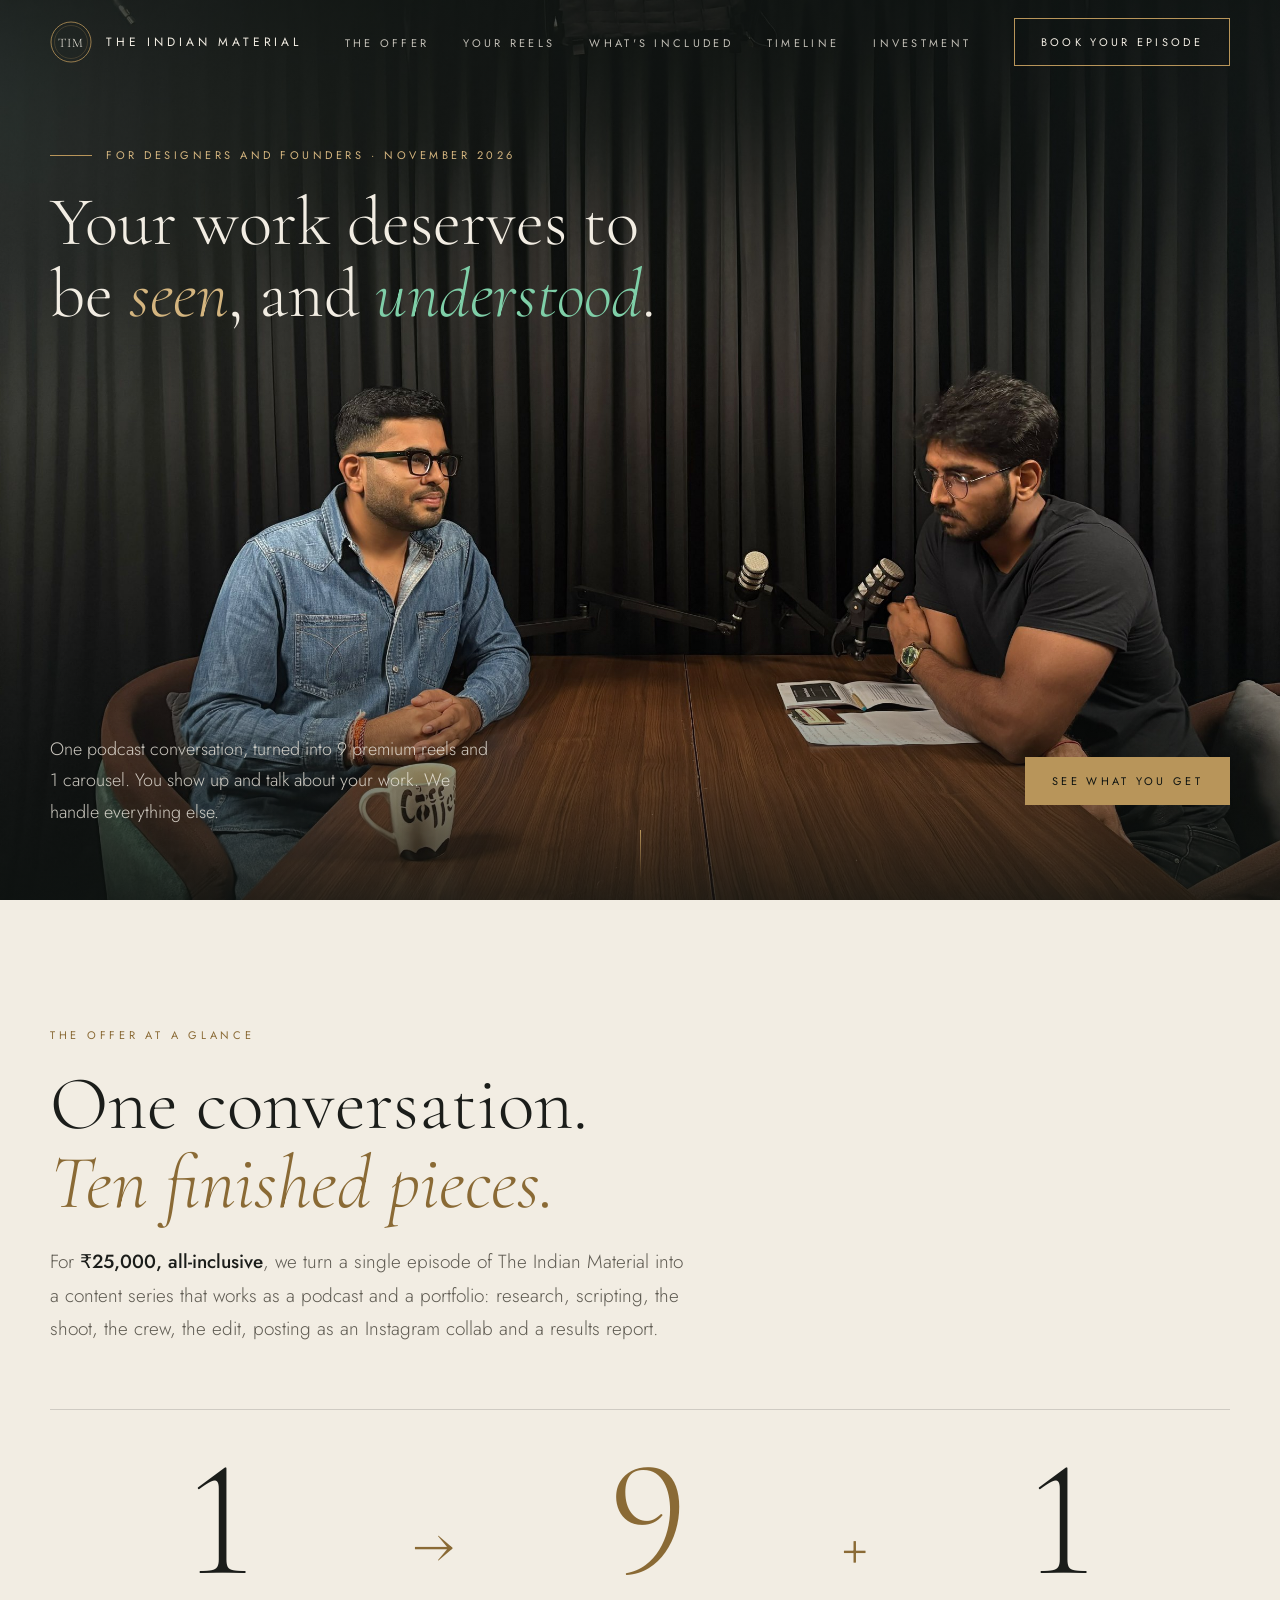
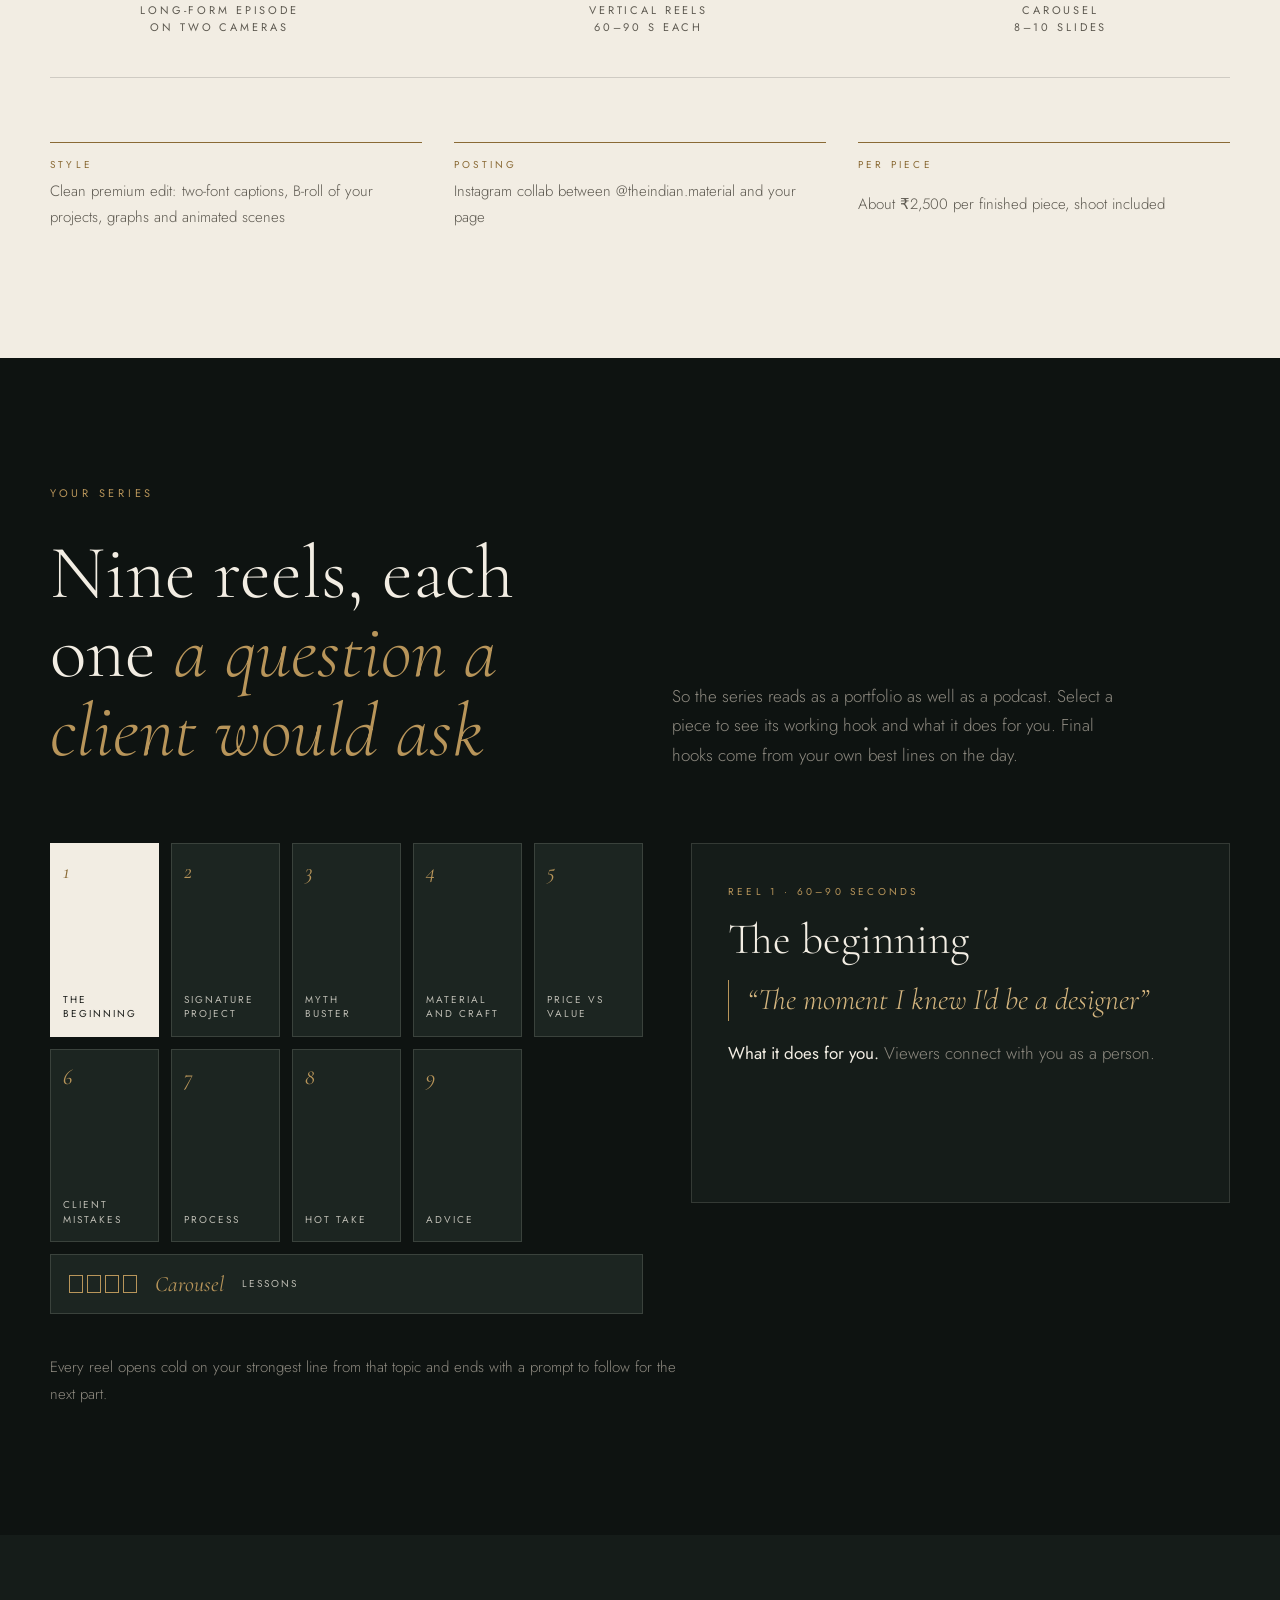
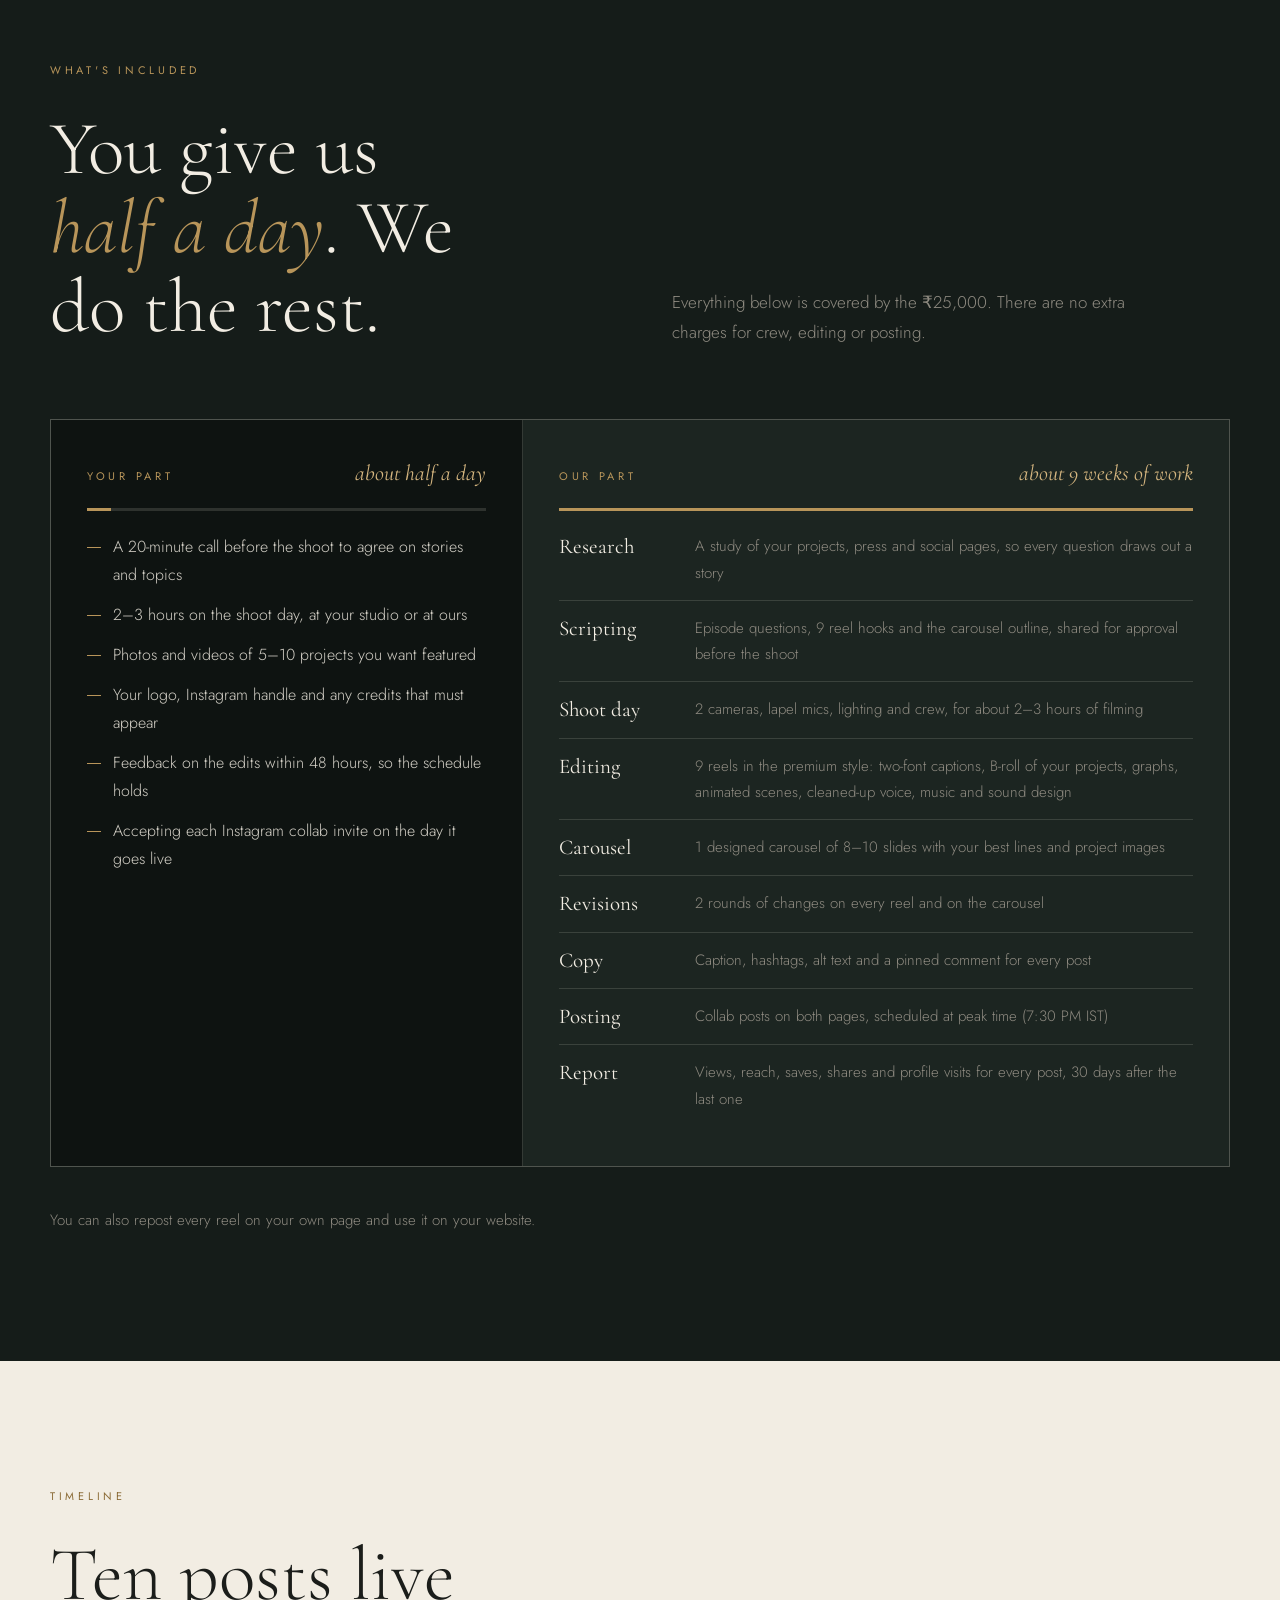
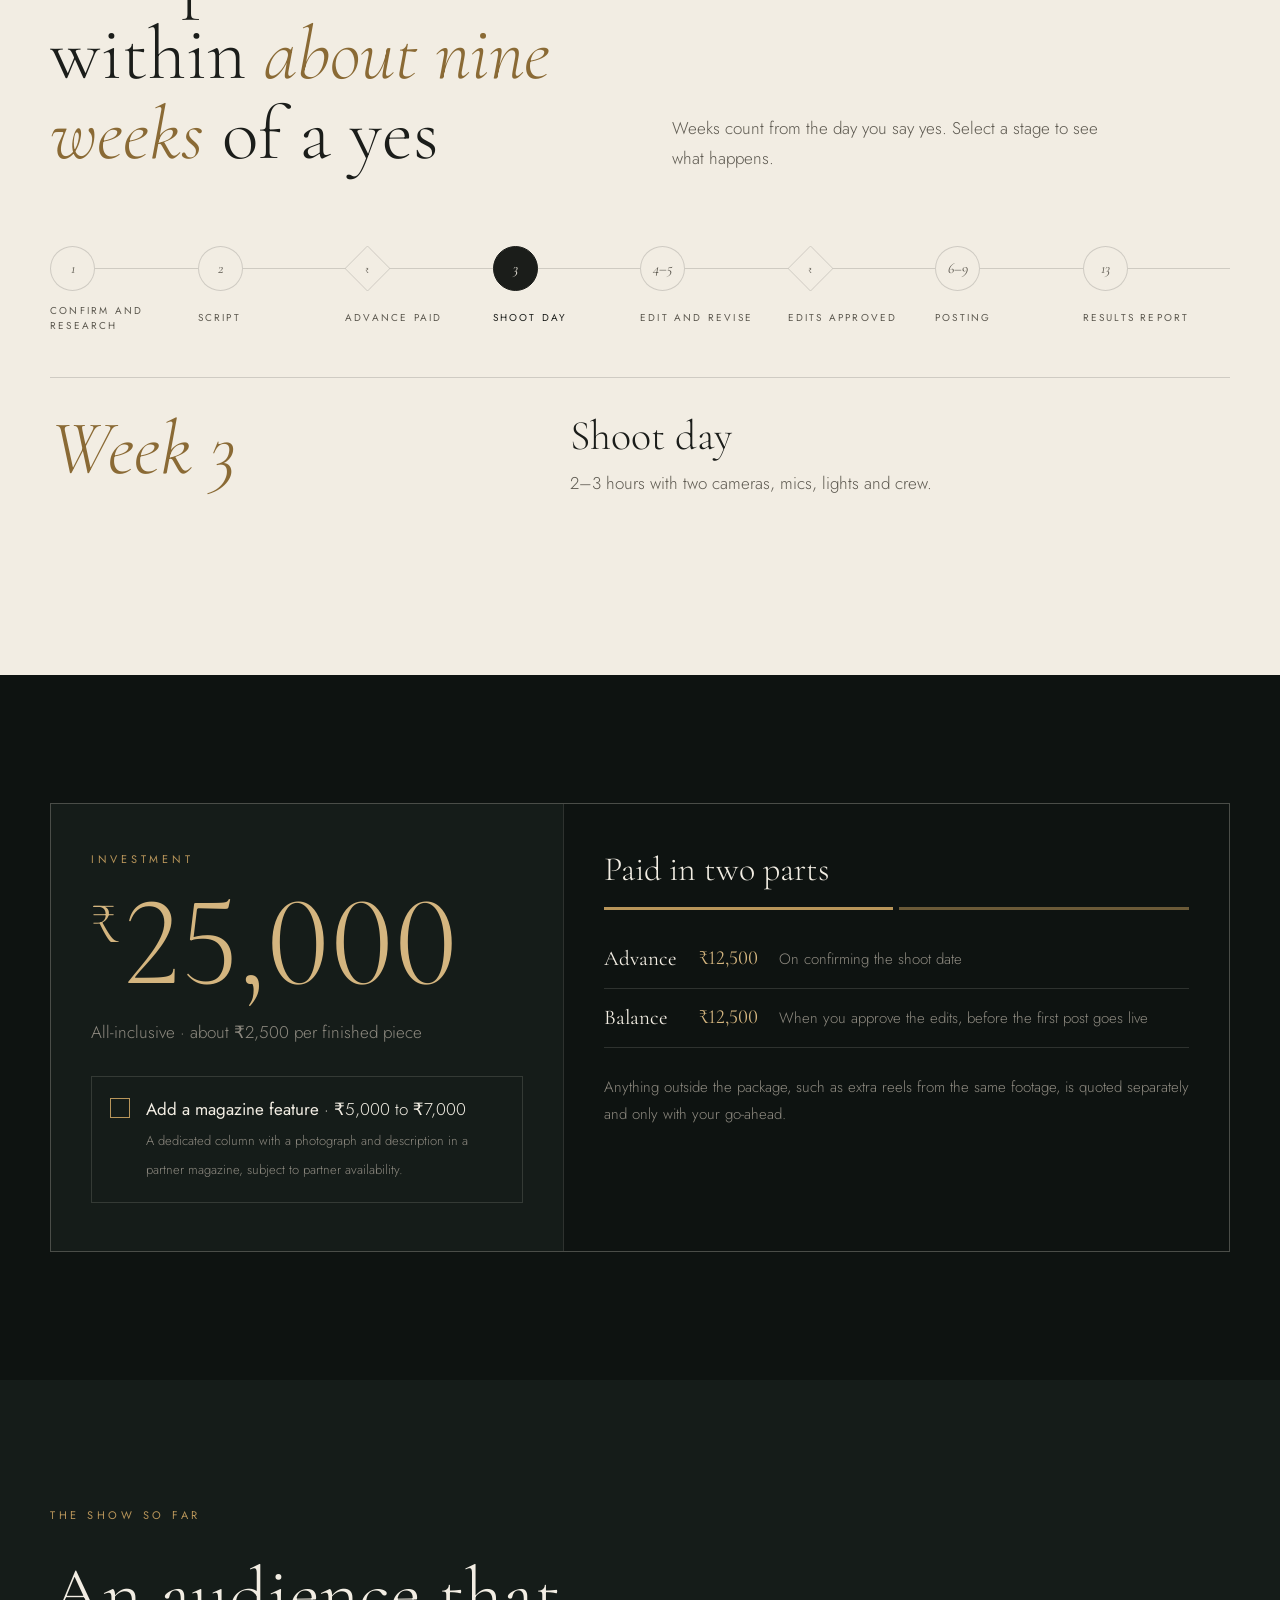
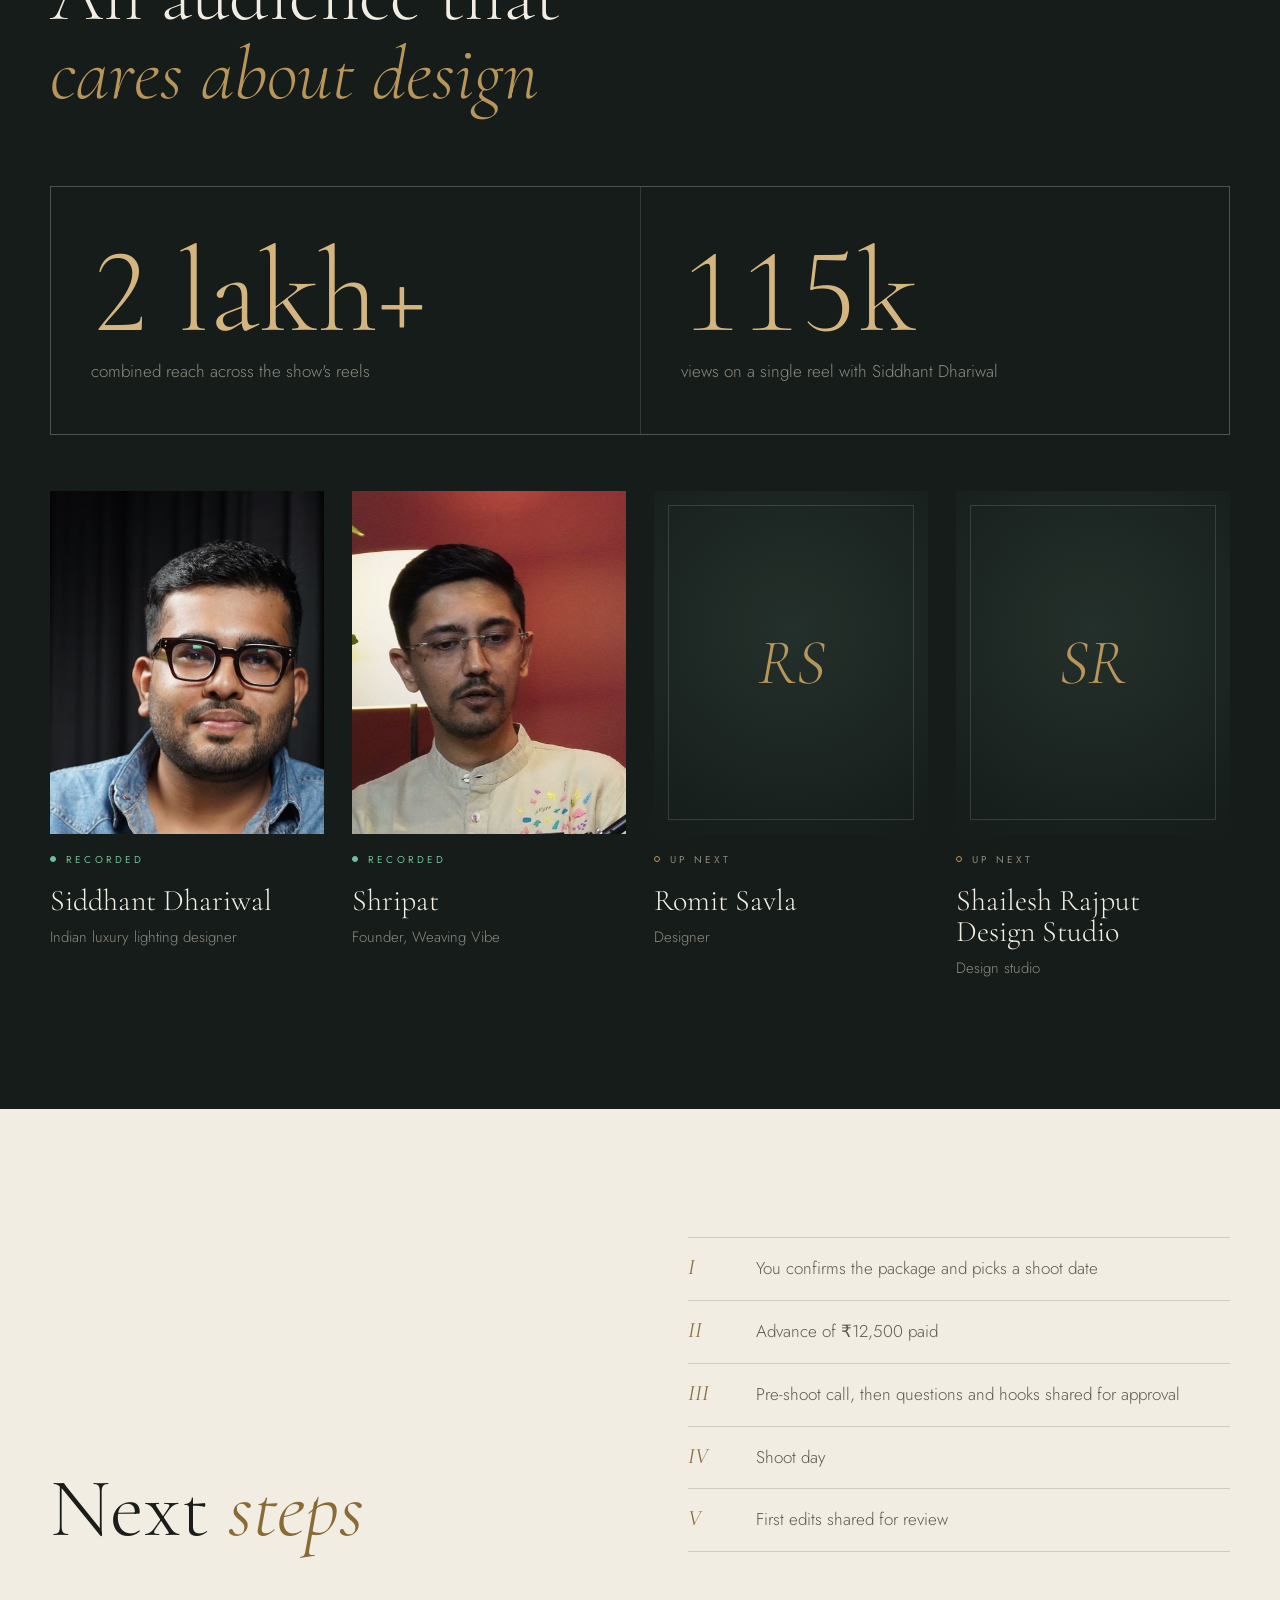
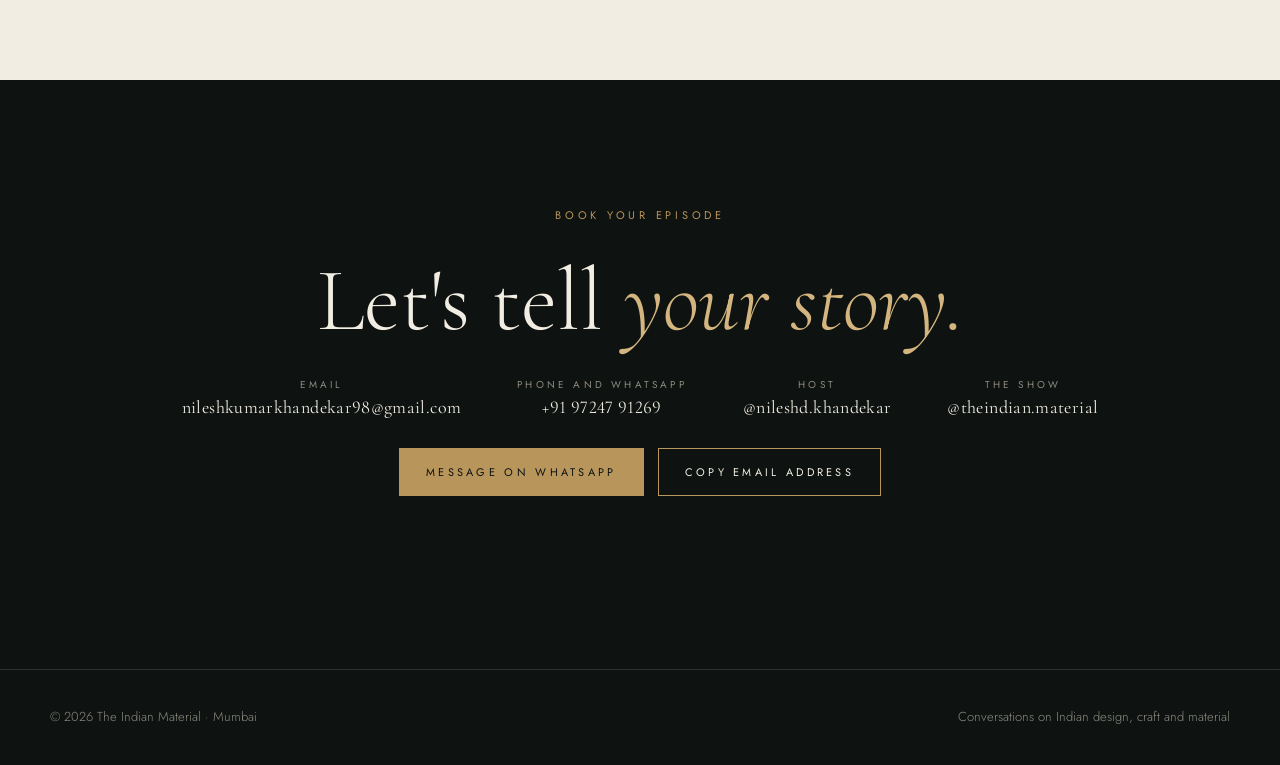
==== guests.html @ 9ca534ee "The Indian Material: partner and guest proposal site" ====
<!doctype html>
<html lang="en">
<head>
<meta charset="utf-8">
<meta name="viewport" content="width=device-width, initial-scale=1, viewport-fit=cover">
<title>The Indian Material · Be Our Guest</title>
<meta name="description" content="One podcast episode, turned into 9 premium reels and 1 carousel. ₹25,000 all-inclusive, for designers and founders.">
<meta property="og:title" content="The Indian Material · Be our guest">
<meta property="og:description" content="One conversation, ten finished pieces. ₹25,000 all-inclusive.">
<meta property="og:image" content="assets/hero.jpg">
<link rel="preconnect" href="https://fonts.googleapis.com">
<link rel="stylesheet" href="https://fonts.googleapis.com/css2?family=Cormorant+Garamond:ital,wght@0,300;0,400;0,500;1,300;1,400&family=Jost:wght@300;400;500&display=swap">
<link rel="stylesheet" href="assets/style.css">
<link rel="stylesheet" href="assets/guests.css">
</head>
<body>

<nav class="nav gutter" id="nav" aria-label="Main">
  <div class="inner row">
    <a class="brand" href="#top" aria-label="The Indian Material, back to top">
      <svg viewBox="0 0 42 42" aria-hidden="true"><circle cx="21" cy="21" r="20" fill="none" stroke="#b8955a" stroke-width=".8"/><circle cx="21" cy="21" r="16.5" fill="none" stroke="#b8955a" stroke-opacity=".45" stroke-width=".5"/><text x="21" y="25.5" text-anchor="middle" font-family="TIM Serif, Cormorant Garamond, Georgia, serif" font-size="13" fill="#f2ede3" letter-spacing="1">TIM</text></svg>
      <span>The Indian Material</span>
    </a>
    <ul>
      <li><a href="#offer">The offer</a></li>
      <li><a href="#reels">Your reels</a></li>
      <li><a href="#included">What's included</a></li>
      <li><a href="#timeline">Timeline</a></li>
      <li><a href="#investment">Investment</a></li>
    </ul>
    <a class="btn" href="#contact">Book your episode</a>
  </div>
</nav>

<header class="hero gutter" id="top">
  <img class="poster" src="assets/hero.jpg" alt="Host Nileshd Khandekar in conversation with designer Siddhant Dhariwal in the studio">
  <div class="inner">
    <span class="prepared" id="prepared">For designers and founders · November 2026</span>
    <h1>Your work deserves to be <em>seen</em>, and <em class="planet">understood</em>.</h1>
  </div>
  <div class="inner foot">
    <div class="sub">
      <p id="hero-sub">One podcast conversation, turned into 9 premium reels and 1 carousel. You show up and talk about your work. We handle everything else.</p>
      <a class="btn fill" href="#offer">See what you get</a>
    </div>
  </div>
  <span class="scrollcue" aria-hidden="true"></span>
</header>

<section class="band ivory gutter" id="offer">
  <div class="inner offer">
    <div class="offer-copy">
      <span class="label">The offer at a glance</span>
      <h2>One conversation. <em>Ten finished pieces.</em></h2>
      <p>For <b>₹25,000, all-inclusive</b>, we turn a single episode of The Indian Material into a content series that works as a podcast and a portfolio: research, scripting, the shoot, the crew, the edit, posting as an Instagram collab and a results report.</p>
    </div>
    <div class="equation" aria-label="1 episode becomes 9 reels and 1 carousel">
      <div class="eq-cell"><span class="n">1</span><span class="k">long-form episode<br>on two cameras</span></div>
      <span class="eq-op" aria-hidden="true">→</span>
      <div class="eq-cell"><span class="n">9</span><span class="k">vertical reels<br>60–90 s each</span></div>
      <span class="eq-op" aria-hidden="true">+</span>
      <div class="eq-cell"><span class="n">1</span><span class="k">carousel<br>8–10 slides</span></div>
    </div>
    <dl class="facts-row">
      <div><dt>Style</dt><dd>Clean premium edit: two-font captions, B-roll of your projects, graphs and animated scenes</dd></div>
      <div><dt>Posting</dt><dd>Instagram collab between @theindian.material and your page</dd></div>
      <div><dt>Per piece</dt><dd>About ₹2,500 per finished piece, shoot included</dd></div>
    </dl>
  </div>
</section>

<section class="band gutter" id="reels">
  <div class="inner">
    <div class="sec-head">
      <span class="label">Your series</span>
      <h2>Nine reels, each one <em>a question a client would ask</em></h2>
      <p>So the series reads as a portfolio as well as a podcast. Select a piece to see its working hook and what it does for you. Final hooks come from your own best lines on the day.</p>
    </div>
    <div class="series">
      <div class="tiles" role="tablist" aria-label="The ten pieces" id="tiles"></div>
      <div class="reel-detail" role="tabpanel" id="reel-detail" aria-live="polite"></div>
    </div>
    <p class="note">Every reel opens cold on your strongest line from that topic and ends with a prompt to follow for the next part.</p>
  </div>
</section>

<section class="band deep gutter" id="included">
  <div class="inner">
    <div class="sec-head">
      <span class="label">What's included</span>
      <h2>You give us <em>half a day</em>. We do the rest.</h2>
      <p>Everything below is covered by the ₹25,000. There are no extra charges for crew, editing or posting.</p>
    </div>
    <div class="balance">
      <div class="side you">
        <div class="side-head"><span class="label">Your part</span><span class="time">about half a day</span></div>
        <div class="bar"><i style="width:6%"></i></div>
        <ul id="you-list"></ul>
      </div>
      <div class="side us">
        <div class="side-head"><span class="label">Our part</span><span class="time">about 9 weeks of work</span></div>
        <div class="bar"><i style="width:100%"></i></div>
        <ul class="stages" id="us-list"></ul>
      </div>
    </div>
    <p class="note light">You can also repost every reel on your own page and use it on your website.</p>
  </div>
</section>

<section class="band ivory gutter" id="timeline">
  <div class="inner">
    <div class="sec-head">
      <span class="label">Timeline</span>
      <h2>Ten posts live within <em>about nine weeks</em> of a yes</h2>
      <p>Weeks count from the day you say yes. Select a stage to see what happens.</p>
    </div>
    <div class="weeks" id="weeks" role="tablist" aria-label="Timeline stages"></div>
    <div class="week-detail" id="week-detail" role="tabpanel" aria-live="polite"></div>
  </div>
</section>

<section class="band gutter" id="investment">
  <div class="inner invest-grid">
    <div class="price-card">
      <span class="label">Investment</span>
      <div class="price"><span class="cur">₹</span><span id="total">25,000</span></div>
      <p class="price-sub" id="price-sub">All-inclusive · about ₹2,500 per finished piece</p>
      <label class="addon" for="addon">
        <input type="checkbox" id="addon">
        <span class="box" aria-hidden="true"></span>
        <span><b>Add a magazine feature</b> · ₹5,000 to ₹7,000<br><small>A dedicated column with a photograph and description in a partner magazine, subject to partner availability.</small></span>
      </label>
    </div>
    <div class="pay">
      <h3>Paid in two parts</h3>
      <div class="split" aria-hidden="true"><i></i><i></i></div>
      <table>
        <tbody>
          <tr><td>Advance</td><td class="amt">₹12,500</td><td>On confirming the shoot date</td></tr>
          <tr><td>Balance</td><td class="amt">₹12,500</td><td>When you approve the edits, before the first post goes live</td></tr>
          <tr id="addon-row" hidden><td>Magazine feature</td><td class="amt">₹5,000 – 7,000</td><td>Confirmed with the partner magazine</td></tr>
        </tbody>
      </table>
      <p class="note">Anything outside the package, such as extra reels from the same footage, is quoted separately and only with your go-ahead.</p>
    </div>
  </div>
</section>

<section class="band deep gutter" id="proof">
  <div class="inner">
    <div class="sec-head">
      <span class="label">The show so far</span>
      <h2>An audience that <em>cares about design</em></h2>
    </div>
    <div class="reach">
      <div><span class="v">2 lakh+</span><span class="k">combined reach across the show's reels</span></div>
      <div><span class="v">115k</span><span class="k">views on a single reel with Siddhant Dhariwal</span></div>
    </div>
    <div class="guests mini" id="guest-list"></div>
  </div>
</section>

<section class="band ivory gutter" id="next">
  <div class="inner pilot">
    <h2>Next <em>steps</em></h2>
    <ol class="next" id="next-list"></ol>
  </div>
</section>

<section class="band gutter" id="contact">
  <div class="inner contact">
    <span class="label">Book your episode</span>
    <h2>Let's tell <em>your story.</em></h2>
    <div class="lines">
      <div>Email<span id="email">nileshkumarkhandekar98@gmail.com</span></div>
      <div>Phone and WhatsApp<span><a href="tel:+919724791269">+91 97247 91269</a></span></div>
      <div>Host<span>@nileshd.khandekar</span></div>
      <div>The show<span>@theindian.material</span></div>
    </div>
    <div class="ctas">
      <a class="btn fill" href="https://wa.me/919724791269" target="_blank" rel="noopener">Message on WhatsApp</a>
      <button class="btn" type="button" id="copy">Copy email address</button>
    </div>
    <span class="toast" id="toast" role="status"></span>
  </div>
</section>

<footer class="gutter"><div class="inner"><span>© 2026 The Indian Material · Mumbai</span><span>Conversations on Indian design, craft and material</span></div></footer>

<script src="media.js"></script>
<script src="assets/guests.js"></script>
</body>
</html>
---- assets/style.css ----
/* The Indian Material — brand tokens. Single deliberate look: night-green and ivory bands, brass hairlines. */
@font-face { font-family: "TIM Serif"; src: url("fonts/CormorantGaramond-Variable.ttf") format("truetype"); font-weight: 300 700; font-style: normal; font-display: swap; }
@font-face { font-family: "TIM Serif"; src: url("fonts/CormorantGaramond-Italic-Variable.ttf") format("truetype"); font-weight: 300 700; font-style: italic; font-display: swap; }
@font-face { font-family: "TIM Sans"; src: url("fonts/Jost-Variable.ttf") format("truetype"); font-weight: 100 900; font-style: normal; font-display: swap; }
@font-face { font-family: "TIM Sans"; src: url("fonts/Jost-Italic-Variable.ttf") format("truetype"); font-weight: 100 900; font-style: italic; font-display: swap; }

:root {
  --night: #0e1311;
  --night-2: #151c19;
  --night-3: #1c2521;
  --ivory: #f2ede3;
  --sand: #e4dccb;
  --ink: #1b1d1a;
  --stone: #8e8a80;
  --stone-dark: #5e5a51;
  --brass: #b8955a;
  --brass-light: #d4b57f;
  --malachite: #2f7d62;
  --line-dark: rgba(242, 237, 227, .14);
  --line-light: rgba(27, 29, 26, .16);
  --serif: "TIM Serif", "Cormorant Garamond", "Iowan Old Style", Georgia, serif;
  --sans: "TIM Sans", "Jost", "Futura", "Segoe UI", system-ui, sans-serif;
  --ease: cubic-bezier(.2, .7, .1, 1);
  color-scheme: dark;
}
* { box-sizing: border-box; }
html { scroll-behavior: smooth; }
@media (prefers-reduced-motion: reduce) { html { scroll-behavior: auto; } }
body { margin: 0; font-variant-numeric: lining-nums; background: var(--night); color: var(--ivory); font: 300 17px/1.75 var(--sans); -webkit-font-smoothing: antialiased; }
img, video { max-width: 100%; display: block; }
a { color: inherit; }
button { font: inherit; color: inherit; }
h1, h2, h3, h4 { font-family: var(--serif); font-weight: 300; margin: 0; line-height: 1.04; text-wrap: balance; }
p { margin: 0; }
em { font-style: italic; }
.gutter { padding-left: max(24px, env(safe-area-inset-left, 0px)); padding-right: max(24px, env(safe-area-inset-right, 0px)); }
.inner { max-width: 1180px; margin: 0 auto; }
.label { font: 400 11px/1.4 var(--sans); letter-spacing: .34em; text-transform: uppercase; color: var(--brass); }
.band { padding-block: 128px; }
.band.ivory { background: var(--ivory); color: var(--ink); }
.band.ivory .label { color: #8a6a35; }
.band.deep { background: var(--night-2); }
.sec-head { display: grid; grid-template-columns: minmax(0, 1fr) minmax(0, 1fr); gap: 32px 64px; align-items: end; margin-bottom: 72px; }
.sec-head h2 { font-size: clamp(40px, 6vw, 76px); }
.sec-head h2 em { color: var(--brass); }
.band.ivory .sec-head h2 em { color: #8a6a35; }
.sec-head p { color: var(--stone); max-width: 46ch; font-size: 17px; }
.band.ivory .sec-head p { color: var(--stone-dark); }
.sec-head .label { grid-column: 1 / -1; }
:focus-visible { outline: 1px solid var(--brass-light); outline-offset: 4px; }

/* nav */
.nav { position: fixed; z-index: 20; inset: 0 0 auto; padding-top: env(safe-area-inset-top, 0px); transition: background .5s var(--ease), border-color .5s; border-bottom: 1px solid transparent; }
.nav.solid { background: rgba(14, 19, 17, .92); backdrop-filter: blur(10px); border-bottom-color: var(--line-dark); }
.nav .row { height: 84px; display: flex; align-items: center; justify-content: space-between; gap: 24px; }
.brand { display: flex; align-items: center; gap: 14px; text-decoration: none; }
.brand svg { width: 42px; height: 42px; }
.brand span { font: 400 12px var(--sans); letter-spacing: .32em; text-transform: uppercase; }
.nav ul { list-style: none; display: flex; gap: 34px; margin: 0; padding: 0; }
.nav ul a { font: 400 11px var(--sans); letter-spacing: .3em; text-transform: uppercase; text-decoration: none; color: rgba(242, 237, 227, .78); transition: color .3s; }
.nav ul a:hover { color: var(--ivory); }
.btn { display: inline-flex; align-items: center; gap: 12px; font: 400 11px var(--sans); letter-spacing: .3em; text-transform: uppercase; text-decoration: none;
  padding: 15px 26px; border: 1px solid var(--brass); color: var(--ivory); background: transparent; cursor: pointer; transition: background .35s var(--ease), color .35s; }
.btn:hover { background: var(--brass); color: var(--night); }
.btn.fill { background: var(--brass); color: var(--night); }
.btn.fill:hover { background: var(--brass-light); }
.band.ivory .btn { color: var(--ink); }
.band.ivory .btn:hover { color: var(--ivory); background: var(--ink); border-color: var(--ink); }

/* hero */
/* hero: the studio photograph; headline sits on the curtain above the table, the people stay clear below */
.hero { position: relative; min-height: 720px; height: 100vh; max-height: 1120px; display: flex; flex-direction: column; justify-content: space-between; overflow: hidden; }
.hero .poster { position: absolute; inset: 0; width: 100%; height: 100%; object-fit: cover; object-position: 50% 8%; animation: drift 30s var(--ease) infinite alternate; transform-origin: 50% 45%; }
.hero .inner.foot { padding-top: 0; padding-bottom: 72px; }
@media (max-width: 680px) { .hero .poster { object-position: 28% 8%; } .hero h1 { max-width: 14ch; font-size: 35px; } }
@keyframes drift { from { transform: scale(1.02); } to { transform: scale(1.08); } }
@media (prefers-reduced-motion: reduce) { .hero .poster { animation: none; } }
.hero::after { content: ""; position: absolute; inset: 0; background: linear-gradient(180deg, rgba(14,19,17,.8) 0%, rgba(14,19,17,.35) 30%, rgba(14,19,17,0) 46%, rgba(14,19,17,0) 66%, rgba(14,19,17,.82) 100%); }
.hero .inner { position: relative; z-index: 1; width: 100%; padding-top: calc(84px + env(safe-area-inset-top, 0px) + clamp(40px, 7vh, 88px)); display: grid; gap: 24px; }
.hero h1 { font-size: clamp(42px, 5.4vw, 80px); max-width: 24ch; }
.hero h1 em { color: var(--brass-light); }
.hero h1 em.planet { color: #7fcfa8; }
.hero .sub { display: flex; flex-wrap: wrap; gap: 20px 48px; align-items: center; justify-content: space-between; }
.hero .sub p { max-width: 44ch; color: rgba(242, 237, 227, .82); font-size: 18px; }
.prepared { display: inline-flex; gap: 14px; align-items: center; font: 400 11px var(--sans); letter-spacing: .32em; text-transform: uppercase; color: var(--brass-light); }
.prepared::before { content: ""; width: 42px; height: 1px; background: var(--brass); }
.scrollcue { position: absolute; z-index: 1; left: 50%; bottom: 22px; width: 1px; height: 48px; background: linear-gradient(var(--brass), transparent); }

/* statement */
.statement { display: grid; grid-template-columns: minmax(0, 1fr) minmax(0, 2fr); gap: 48px 96px; align-items: start; }
.statement blockquote { margin: 0; font: 300 clamp(30px, 4vw, 50px)/1.25 var(--serif); }
.statement blockquote em { color: #8a6a35; }
.statement .aside { display: grid; gap: 22px; color: var(--stone-dark); }
.signature { font: italic 400 30px var(--serif); color: var(--ink); }

/* host */
.hostgrid { display: grid; grid-template-columns: minmax(0, 5fr) minmax(0, 7fr); gap: 56px 88px; align-items: start; }
.hostpic { margin: 0; position: relative; aspect-ratio: 4 / 5; overflow: hidden; background: var(--night-3); }
.hostpic img { width: 100%; height: 100%; object-fit: cover; object-position: 62% center; transition: transform 1.4s var(--ease); }
.hostpic:hover img { transform: scale(1.04); }
.hostpic::after { content: ""; position: absolute; inset: 14px; border: 1px solid rgba(242,237,227,.22); pointer-events: none; }
.hostpic .watch { position: absolute; left: 28px; bottom: 28px; z-index: 1; }
.hostcopy { display: grid; gap: 22px; align-content: start; min-width: 0; }
.hostcopy h2 { font-size: clamp(40px, 5.4vw, 66px); }
.hostcopy h2 em { color: var(--brass-light); display: block; }
.hostlede { font: 300 clamp(22px, 2.4vw, 27px)/1.45 var(--serif); color: var(--ivory); max-width: 40ch; }
.hostcopy p:not(.hostlede) { color: var(--stone); max-width: 56ch; }
.facts { display: grid; grid-template-columns: repeat(3, minmax(0, 1fr)); gap: 24px; margin-top: 10px; }
.facts div { border-top: 1px solid var(--brass); padding-top: 12px; display: grid; gap: 4px; min-width: 0; }
.facts .v { font: 300 32px/1.1 var(--serif); color: var(--brass-light); }
.facts .k { font-size: 13px; color: var(--stone); }
.career { grid-column: 1 / -1; list-style: none; margin: 0; padding: 0; display: grid; grid-template-columns: repeat(6, minmax(0, 1fr)); border-top: 1px solid var(--line-dark); }
.career li { padding: 22px 18px 4px 0; display: grid; gap: 6px; align-content: start; position: relative; min-width: 0; transition: transform .4s var(--ease); }
.career li::before { content: ""; position: absolute; top: -4px; left: 0; width: 7px; height: 7px; border-radius: 50%; background: var(--night-2); border: 1px solid var(--brass); transition: background .3s; }
.career li:hover::before, .career li.now::before { background: var(--brass); }
.career li:hover { transform: translateY(-3px); }
.career .yr { font: 400 10px var(--sans); letter-spacing: .3em; text-transform: uppercase; color: var(--brass); }
.career b { font: 400 21px/1.2 var(--serif); color: var(--ivory); }
.career span:last-child { font-size: 14px; color: var(--stone); line-height: 1.5; }
.materials { grid-column: 1 / -1; display: flex; flex-wrap: wrap; align-items: center; gap: 16px 28px; }
.materials ul { list-style: none; margin: 0; padding: 0; display: flex; flex-wrap: wrap; gap: 10px; }
.materials li { font: 400 11px var(--sans); letter-spacing: .24em; text-transform: uppercase; padding: 9px 16px; border: 1px solid var(--line-dark); color: rgba(242,237,227,.8); transition: border-color .3s, color .3s; }
.materials li:hover { border-color: var(--brass); color: var(--ivory); }

/* audience switch */
.switch { display: inline-flex; border: 1px solid var(--line-dark); }
.switch button { background: none; border: 0; padding: 14px 24px; cursor: pointer; font: 400 11px var(--sans); letter-spacing: .3em; text-transform: uppercase; color: var(--stone); transition: color .3s, background .3s; }
.switch button[aria-pressed="true"] { background: var(--ivory); color: var(--night); }
.band.ivory .switch { border-color: var(--line-light); }
.band.ivory .switch button { color: var(--stone-dark); }
.band.ivory .switch button[aria-pressed="true"] { background: var(--ink); color: var(--ivory); }

/* guests */
.guests { display: grid; grid-template-columns: repeat(4, minmax(0, 1fr)); gap: 28px; }
.guest { display: flex; flex-direction: column; gap: 18px; min-width: 0; }
.guest .portrait { aspect-ratio: 4 / 5; background: var(--night-3); position: relative; overflow: hidden; }
.guest .portrait img { width: 100%; height: 100%; object-fit: cover; transition: transform 1.2s var(--ease); filter: saturate(.92); }
.guest:hover .portrait img { transform: scale(1.05); }
.guest .portrait .mono { position: absolute; inset: 0; display: grid; place-items: center; font: italic 300 64px var(--serif); color: var(--brass); background: radial-gradient(circle at 50% 40%, #24302b, var(--night-2)); }
.guest .portrait .mono::after { content: ""; position: absolute; inset: 14px; border: 1px solid var(--line-dark); }
.guest .status { font: 400 10px var(--sans); letter-spacing: .32em; text-transform: uppercase; color: var(--stone); display: flex; align-items: center; gap: 10px; }
.guest .status i { width: 6px; height: 6px; border-radius: 50%; border: 1px solid var(--brass); }
.guest.done .status { color: #6fbf9c; }
.guest.done .status i { background: #6fbf9c; border-color: #6fbf9c; }
.guest h3 { font-size: 30px; }
.guest p { color: var(--stone); font-size: 15px; margin-top: -10px; }

/* journey infographic */
.journey { display: grid; gap: 56px; }
.track { position: relative; display: grid; grid-template-columns: repeat(6, minmax(0, 1fr)); }
.track::before { content: ""; position: absolute; left: 0; right: 0; top: 23px; height: 1px; background: var(--line-light); }
.track .fillline { position: absolute; left: 0; top: 23px; height: 1px; background: #8a6a35; transition: width .7s var(--ease); }
.stop { position: relative; background: none; border: 0; padding: 0 12px 0 0; text-align: left; cursor: pointer; display: grid; gap: 14px; color: var(--stone-dark); }
.stop .node { width: 47px; height: 47px; border-radius: 50%; border: 1px solid var(--line-light); background: var(--ivory); display: grid; place-items: center; font: italic 400 19px var(--serif); color: var(--stone-dark); transition: all .45s var(--ease); }
.stop .t { font: 400 11px/1.5 var(--sans); letter-spacing: .24em; text-transform: uppercase; }
.stop.past .node { border-color: #8a6a35; color: #8a6a35; }
.stop[aria-selected="true"] .node { background: var(--ink); border-color: var(--ink); color: var(--ivory); transform: scale(1.08); }
.stop[aria-selected="true"] .t { color: var(--ink); }
.detail { display: grid; grid-template-columns: minmax(0, 1fr) minmax(0, 1.4fr); gap: 32px 80px; align-items: start; border-top: 1px solid var(--line-light); padding-top: 40px; min-height: 190px; }
.detail .num { font: italic 300 120px/0.8 var(--serif); color: #8a6a35; }
.detail h3 { font-size: clamp(32px, 4vw, 46px); margin-bottom: 16px; }
.detail p { color: var(--stone-dark); max-width: 52ch; }
.detail .who { margin-top: 22px; font: 400 11px var(--sans); letter-spacing: .3em; text-transform: uppercase; color: #8a6a35; }

/* column anatomy */
.anatomy { display: grid; grid-template-columns: minmax(0, 1.35fr) minmax(0, 1fr); gap: 56px; align-items: center; }
.spread { position: relative; display: grid; grid-template-columns: minmax(0, 1fr) minmax(0, 1.05fr); background: var(--ivory); color: var(--ink); box-shadow: 0 40px 80px -30px rgba(0,0,0,.7); }
.spread .ph { position: relative; min-height: 460px; background-size: cover; background-position: 30% center; background-color: #222; }
.spread .cp { padding: 40px 34px; display: grid; gap: 16px; align-content: start; }
.spread .kick { font: 500 9px var(--sans); letter-spacing: .34em; text-transform: uppercase; color: #8a6a35; }
.spread h4 { font-size: 34px; line-height: 1.05; }
.spread .q { font: italic 400 21px/1.35 var(--serif); border-left: 1px solid #b38d4c; padding-left: 14px; }
.spread .body { display: grid; gap: 7px; }
.spread .body span { height: 6px; background: #d9d1bf; }
.spread .body span:nth-child(3n) { width: 82%; }
.spread .cred { font: 400 9px var(--sans); letter-spacing: .26em; text-transform: uppercase; color: var(--stone-dark); border-top: 1px solid var(--line-light); padding-top: 12px; }
.hot { position: absolute; width: 26px; height: 26px; border-radius: 50%; background: var(--night); color: var(--brass-light); border: 1px solid var(--brass); font: italic 400 14px/24px var(--serif); text-align: center; transform: translate(-50%, -50%); transition: transform .4s var(--ease), background .4s; pointer-events: none; }
.hot.on { transform: translate(-50%, -50%) scale(1.35); background: var(--brass); color: var(--night); }
.parts { list-style: none; margin: 0; padding: 0; display: grid; }
.parts li { border-top: 1px solid var(--line-dark); }
.parts li:last-child { border-bottom: 1px solid var(--line-dark); }
.parts button { width: 100%; background: none; border: 0; text-align: left; padding: 18px 0; display: grid; grid-template-columns: 40px 1fr; gap: 6px 14px; cursor: pointer; }
.parts .n { font: italic 400 20px var(--serif); color: var(--brass); grid-row: span 2; }
.parts b { font: 400 21px var(--serif); }
.parts span.d { color: var(--stone); font-size: 15px; }
.parts button[aria-pressed="true"] b { color: var(--brass-light); }

/* rhythm */
.rhythm { display: grid; gap: 64px; }
.month { display: grid; grid-template-columns: repeat(4, minmax(0, 1fr)); border: 1px solid var(--line-light); }
.week { padding: 28px 24px 30px; display: grid; gap: 10px; border-right: 1px solid var(--line-light); position: relative; min-width: 0; }
.week:last-child { border-right: 0; }
.week .w { font: 400 10px var(--sans); letter-spacing: .32em; text-transform: uppercase; color: #8a6a35; }
.week h4 { font-size: 28px; }
.week p { color: var(--stone-dark); font-size: 15px; }
.week .bar { height: 2px; background: var(--line-light); margin-top: 8px; position: relative; overflow: hidden; }
.week .bar i { position: absolute; inset: 0; background: #8a6a35; transform-origin: left; }
.calc { display: grid; grid-template-columns: auto minmax(0, 1fr); gap: 40px 72px; align-items: center; }
.calc .ctl { display: grid; gap: 14px; }
.calc .switch { border-color: var(--line-light); }
.calc .switch button { color: var(--stone-dark); }
.calc .switch button[aria-pressed="true"] { background: var(--ink); color: var(--ivory); }
.figures { display: grid; grid-template-columns: repeat(3, minmax(0, 1fr)); gap: 32px; }
.figures div { border-top: 1px solid #8a6a35; padding-top: 14px; display: grid; gap: 4px; }
.figures .v { font: 300 64px/1 var(--serif); font-variant-numeric: lining-nums tabular-nums; }
.figures .k { color: var(--stone-dark); font-size: 14px; }
.cols { display: flex; flex-wrap: wrap; gap: 6px; margin-top: 8px; }
.cols i { width: 14px; height: 20px; background: #8a6a35; opacity: .85; }
.cols i.off { background: transparent; border: 1px solid var(--line-light); opacity: 1; }

/* reach */
.reach { display: grid; grid-template-columns: repeat(2, minmax(0, 1fr)); gap: 1px; background: var(--line-dark); border: 1px solid var(--line-dark); }
.reach div { background: var(--night-2); padding: 48px 40px; display: grid; gap: 8px; }
.reach .v { font: 300 clamp(72px, 10vw, 120px)/0.95 var(--serif); color: var(--brass-light); font-variant-numeric: lining-nums tabular-nums; }
.reach .k { color: var(--stone); }

/* gallery */
.gallery { display: grid; grid-auto-flow: column; grid-auto-columns: minmax(280px, 34%); gap: 20px; overflow-x: auto; scroll-snap-type: x mandatory; padding-bottom: 18px; scrollbar-width: thin; scrollbar-color: var(--brass) transparent; }
.tile { scroll-snap-align: start; background: none; border: 0; padding: 0; cursor: pointer; text-align: left; display: grid; gap: 14px; }
.tile .fr { aspect-ratio: 4 / 5; overflow: hidden; background: var(--night-3); position: relative; }
.tile .fr img, .tile .fr video { width: 100%; height: 100%; object-fit: cover; transition: transform 1.4s var(--ease); }
.tile:hover .fr img, .tile:hover .fr video { transform: scale(1.05); }
.tile .play { position: absolute; left: 18px; bottom: 18px; font: 400 10px var(--sans); letter-spacing: .3em; text-transform: uppercase; padding: 9px 14px; background: rgba(14,19,17,.75); border: 1px solid var(--brass); }
.tile .cap { font: 400 19px var(--serif); color: var(--ivory); }
.gal-ctl { display: flex; gap: 10px; }
.gal-ctl button { width: 52px; height: 52px; border: 1px solid var(--line-dark); background: none; cursor: pointer; font: 300 22px var(--serif); transition: border-color .3s; }
.gal-ctl button:hover { border-color: var(--brass); }
.lightbox { position: fixed; inset: 0; z-index: 40; background: rgba(8, 11, 10, .96); display: grid; place-items: center; padding: max(24px, env(safe-area-inset-top, 0px)) max(24px, env(safe-area-inset-right, 0px)) max(24px, env(safe-area-inset-bottom, 0px)) max(24px, env(safe-area-inset-left, 0px)); }
.lightbox .stage { max-width: min(1100px, 100%); max-height: 82vh; display: grid; gap: 16px; justify-items: center; }
.lightbox img, .lightbox video { max-height: 74vh; width: auto; }
.lightbox .cap { font: italic 400 22px var(--serif); color: var(--sand); }
.lightbox .close { position: absolute; top: max(20px, env(safe-area-inset-top, 0px)); right: max(20px, env(safe-area-inset-right, 0px)); }

/* exchange */
.exchange { display: grid; grid-template-columns: repeat(2, minmax(0, 1fr)); gap: 1px; background: var(--line-dark); border: 1px solid var(--line-dark); }
.exchange > div { background: var(--night); padding: 48px 44px; display: grid; gap: 22px; align-content: start; min-width: 0; }
.exchange > div + div { background: var(--night-3); }
.exchange h3 { font-size: 36px; }
.exchange ul { list-style: none; margin: 0; padding: 0; display: grid; gap: 14px; }
.exchange li { padding-left: 28px; position: relative; color: rgba(242,237,227,.86); }
.exchange li::before { content: ""; position: absolute; left: 0; top: .85em; width: 14px; height: 1px; background: var(--brass); }
.invest { margin-top: 56px; overflow-x: auto; }
.invest table { width: 100%; border-collapse: collapse; min-width: 560px; }
.invest th, .invest td { text-align: left; padding: 22px 24px 22px 0; border-bottom: 1px solid var(--line-dark); vertical-align: top; }
.invest th { font: 400 10px var(--sans); letter-spacing: .32em; text-transform: uppercase; color: var(--brass); }
.invest td:first-child { font: 400 26px/1.2 var(--serif); }
.invest td { color: var(--stone); }
.invest td.p { color: var(--ivory); white-space: nowrap; font-variant-numeric: tabular-nums; font: 400 22px var(--serif); }

/* pilot + contact */
.pilot { display: grid; grid-template-columns: minmax(0, 1fr) minmax(0, 1fr); gap: 48px 96px; align-items: end; }
.pilot h2 { font-size: clamp(44px, 6.5vw, 88px); }
.pilot h2 em { color: #8a6a35; }
.pilot p { color: var(--stone-dark); font-size: 18px; max-width: 46ch; }
.contact { text-align: center; display: grid; justify-items: center; gap: 30px; }
.contact h2 { font-size: clamp(48px, 7vw, 96px); }
.contact h2 em { color: var(--brass-light); }
.contact .lines { display: flex; flex-wrap: wrap; justify-content: center; gap: 18px 56px; }
.contact .lines div { display: grid; gap: 4px; font: 400 10px var(--sans); letter-spacing: .32em; text-transform: uppercase; color: var(--stone); }
.contact .lines span { font: 400 18px var(--serif); letter-spacing: .02em; text-transform: none; color: var(--ivory); user-select: all; }
.contact .lines span { font-variant-numeric: lining-nums; }
.contact .lines a { text-decoration: none; }
.contact .lines a:hover { color: var(--brass-light); }
.contact .ctas { display: flex; flex-wrap: wrap; justify-content: center; gap: 14px; }
.toast { font: 400 11px var(--sans); letter-spacing: .26em; text-transform: uppercase; color: #6fbf9c; min-height: 1.4em; }
footer { border-top: 1px solid var(--line-dark); padding-block: 36px; color: var(--stone); font-size: 13px; }
footer .inner { display: flex; flex-wrap: wrap; justify-content: space-between; gap: 12px; }

@media (max-width: 960px) {
  .nav ul { display: none; }
  .guests { grid-template-columns: repeat(2, minmax(0, 1fr)); }
  .anatomy, .statement, .pilot, .sec-head, .detail, .calc, .hostgrid { grid-template-columns: minmax(0, 1fr); }
  .career { grid-template-columns: repeat(3, minmax(0, 1fr)); row-gap: 18px; }
  .hostpic { max-width: 520px; }
  .band { padding-block: 96px; }
}
@media (max-width: 680px) {
  .track { grid-template-columns: repeat(3, minmax(0, 1fr)); row-gap: 28px; }
  .track::before, .track .fillline { display: none; }
  .month { grid-template-columns: repeat(2, minmax(0, 1fr)); }
  .week:nth-child(2) { border-right: 0; }
  .week:nth-child(-n+2) { border-bottom: 1px solid var(--line-light); }
  .spread { grid-template-columns: minmax(0, 1fr); }
  .spread .ph { min-height: 300px; }
  .reach, .exchange { grid-template-columns: minmax(0, 1fr); }
  .figures { grid-template-columns: minmax(0, 1fr); }
  .career { grid-template-columns: repeat(2, minmax(0, 1fr)); }
  .facts { grid-template-columns: minmax(0, 1fr); }
  .gallery { grid-auto-columns: 78%; }
  .exchange > div { padding: 36px 26px; }
  .nav .btn { display: none; }
  .detail .num { font-size: 80px; }
  .hero h1 { font-size: 35px; max-width: 14ch; }
}
---- assets/guests.css ----
/* Guest proposal page: builds on style.css (same tokens, fonts and bands). */
.hero h1 em.planet { color: #7fcfa8; }

/* offer */
.offer { display: grid; gap: 64px; }
.offer-copy { display: grid; gap: 22px; max-width: 760px; }
.offer-copy h2 { font-size: clamp(40px, 6vw, 76px); }
.offer-copy h2 em { color: #8a6a35; }
.offer-copy p { color: var(--stone-dark); font-size: 19px; max-width: 58ch; }
.offer-copy b { color: var(--ink); font-weight: 500; }
.equation { display: grid; grid-template-columns: minmax(0, 1fr) auto minmax(0, 1fr) auto minmax(0, 1fr); align-items: center; gap: 24px; border-top: 1px solid var(--line-light); border-bottom: 1px solid var(--line-light); padding-block: 40px; }
.eq-cell { display: grid; gap: 10px; justify-items: center; text-align: center; min-width: 0; }
.eq-cell .n { font: 300 clamp(90px, 13vw, 168px)/0.85 var(--serif); color: var(--ink); font-variant-numeric: lining-nums; }
.eq-cell:nth-child(3) .n { color: #8a6a35; }
.eq-cell .k { font: 400 11px/1.6 var(--sans); letter-spacing: .26em; text-transform: uppercase; color: var(--stone-dark); }
.eq-op { font: 300 clamp(36px, 5vw, 64px) var(--serif); color: #8a6a35; }
.facts-row { margin: 0; display: grid; grid-template-columns: repeat(3, minmax(0, 1fr)); gap: 32px; }
.facts-row div { border-top: 1px solid #8a6a35; padding-top: 14px; display: grid; gap: 6px; min-width: 0; }
.facts-row dt { font: 400 10px var(--sans); letter-spacing: .32em; text-transform: uppercase; color: #8a6a35; }
.facts-row dd { margin: 0; color: var(--stone-dark); font-size: 15px; }

/* series */
.series { display: grid; grid-template-columns: minmax(0, 1.1fr) minmax(0, 1fr); gap: 48px; align-items: start; }
.tiles { display: grid; grid-template-columns: repeat(5, minmax(0, 1fr)); gap: 12px; }
.tile9 { aspect-ratio: 9 / 16; background: var(--night-3); border: 1px solid var(--line-dark); cursor: pointer; padding: 14px 12px; display: flex; flex-direction: column; justify-content: space-between; text-align: left; transition: border-color .3s, background .3s, transform .4s var(--ease); min-width: 0; }
.tile9:hover { border-color: var(--brass); transform: translateY(-3px); }
.tile9 .no { font: italic 400 22px var(--serif); color: var(--brass); }
.tile9 .nm { font: 400 10px/1.45 var(--sans); letter-spacing: .2em; text-transform: uppercase; color: rgba(242,237,227,.75); }
.tile9.carousel { aspect-ratio: auto; grid-column: span 5; flex-direction: row; align-items: center; gap: 18px; justify-content: flex-start; padding: 16px 18px; }
.tile9.carousel .stack { display: flex; gap: 4px; }
.tile9.carousel .stack i { width: 14px; height: 18px; border: 1px solid var(--brass); }
.tile9[aria-selected="true"] { background: var(--ivory); border-color: var(--ivory); }
.tile9[aria-selected="true"] .nm { color: var(--ink); }
.tile9[aria-selected="true"] .no { color: #8a6a35; }
.reel-detail { position: sticky; top: 110px; border: 1px solid var(--line-dark); padding: 40px 36px; display: grid; gap: 18px; background: var(--night-2); min-height: 360px; align-content: start; }
.reel-detail .kind { font: 400 10px var(--sans); letter-spacing: .32em; text-transform: uppercase; color: var(--brass); }
.reel-detail h3 { font-size: clamp(34px, 3.4vw, 46px); }
.reel-detail .hook { font: italic 300 clamp(24px, 2.4vw, 30px)/1.35 var(--serif); color: var(--brass-light); border-left: 1px solid var(--brass); padding-left: 18px; }
.reel-detail .does { color: var(--stone); }
.reel-detail .does b { color: var(--ivory); font-weight: 400; }
.note { margin-top: 40px; color: var(--stone); font-size: 15px; max-width: 70ch; }
.band.ivory .note { color: var(--stone-dark); }
.note.light { color: var(--stone); }

/* balance: your part vs our part */
.balance { display: grid; grid-template-columns: minmax(0, 1fr) minmax(0, 1.5fr); gap: 1px; background: var(--line-dark); border: 1px solid var(--line-dark); }
.side { background: var(--night); padding: 40px 36px; display: grid; gap: 22px; align-content: start; min-width: 0; }
.side.us { background: var(--night-3); }
.side-head { display: flex; justify-content: space-between; align-items: baseline; gap: 12px; flex-wrap: wrap; }
.side-head .time { font: italic 400 22px var(--serif); color: var(--brass-light); }
.side .bar { height: 3px; background: var(--line-dark); position: relative; }
.side .bar i { position: absolute; inset: 0 auto 0 0; background: var(--brass); }
.side ul { list-style: none; margin: 0; padding: 0; display: grid; gap: 12px; }
.side.you li { padding-left: 26px; position: relative; color: rgba(242,237,227,.86); font-size: 16px; }
.side.you li::before { content: ""; position: absolute; left: 0; top: .85em; width: 14px; height: 1px; background: var(--brass); }
.stages { gap: 0 !important; }
.stages li { display: grid; grid-template-columns: 120px minmax(0, 1fr); gap: 16px; padding: 14px 0; border-top: 1px solid var(--line-dark); }
.stages li:first-child { border-top: 0; padding-top: 0; }
.stages b { font: 400 21px/1.3 var(--serif); color: var(--ivory); }
.stages span { color: var(--stone); font-size: 15px; }

/* timeline */
.weeks { display: grid; grid-template-columns: repeat(8, minmax(0, 1fr)); position: relative; }
.weeks::before { content: ""; position: absolute; left: 0; right: 0; top: 22px; height: 1px; background: var(--line-light); }
.wk { position: relative; background: none; border: 0; padding: 0 8px 0 0; text-align: left; cursor: pointer; display: grid; gap: 12px; color: var(--stone-dark); }
.wk .dot { width: 45px; height: 45px; border-radius: 50%; border: 1px solid var(--line-light); background: var(--ivory); display: grid; place-items: center; font: italic 400 15px var(--serif); transition: all .4s var(--ease); }
.wk.gate .dot { border-radius: 2px; transform: rotate(45deg) scale(.72); }
.wk.gate .dot span { transform: rotate(-45deg); }
.wk .t { font: 400 10px/1.5 var(--sans); letter-spacing: .22em; text-transform: uppercase; }
.wk[aria-selected="true"] .dot { background: var(--ink); color: var(--ivory); border-color: var(--ink); }
.wk.gate[aria-selected="true"] .dot { background: #8a6a35; border-color: #8a6a35; }
.wk[aria-selected="true"] .t { color: var(--ink); }
.week-detail { margin-top: 44px; border-top: 1px solid var(--line-light); padding-top: 36px; display: grid; grid-template-columns: minmax(0, 1fr) minmax(0, 1.5fr); gap: 24px 80px; min-height: 170px; }
.week-detail .when { font: italic 300 clamp(48px, 6vw, 84px)/0.9 var(--serif); color: #8a6a35; }
.week-detail h3 { font-size: clamp(30px, 3.6vw, 42px); margin-bottom: 12px; }
.week-detail p { color: var(--stone-dark); max-width: 52ch; }

/* investment */
.invest-grid { display: grid; grid-template-columns: minmax(0, 1fr) minmax(0, 1.3fr); gap: 1px; background: var(--line-dark); border: 1px solid var(--line-dark); }
.price-card { background: var(--night-2); padding: 48px 40px; display: grid; gap: 18px; align-content: start; }
.price { display: flex; align-items: flex-start; gap: 6px; font: 300 clamp(80px, 10vw, 128px)/0.9 var(--serif); color: var(--brass-light); font-variant-numeric: lining-nums; }
.price .cur { font-size: .45em; margin-top: .25em; }
.price-sub { color: var(--stone); }
.addon { display: grid; grid-template-columns: 22px minmax(0, 1fr); gap: 14px; align-items: start; padding: 18px; border: 1px solid var(--line-dark); cursor: pointer; transition: border-color .3s; margin-top: 10px; }
.addon:hover { border-color: var(--brass); }
.addon input { position: absolute; opacity: 0; pointer-events: none; }
.addon .box { width: 20px; height: 20px; border: 1px solid var(--brass); margin-top: 3px; position: relative; }
.addon input:checked + .box { background: var(--brass); }
.addon input:checked + .box::after { content: ""; position: absolute; left: 6px; top: 2px; width: 5px; height: 10px; border: solid var(--night); border-width: 0 2px 2px 0; transform: rotate(45deg); }
.addon input:focus-visible + .box { outline: 1px solid var(--brass-light); outline-offset: 3px; }
.addon b { font-weight: 400; color: var(--ivory); }
.addon small { color: var(--stone); font-size: 13px; line-height: 1.5; }
.pay { background: var(--night); padding: 48px 40px; display: grid; gap: 20px; align-content: start; min-width: 0; }
.pay h3 { font-size: 34px; }
.split { display: grid; grid-template-columns: 1fr 1fr; gap: 6px; }
.split i { height: 3px; background: var(--brass); }
.split i + i { opacity: .55; }
.pay table { width: 100%; border-collapse: collapse; }
.pay td { padding: 16px 16px 16px 0; border-bottom: 1px solid var(--line-dark); vertical-align: top; color: var(--stone); font-size: 15px; }
.pay td:first-child { font: 400 21px var(--serif); color: var(--ivory); white-space: nowrap; }
.pay td.amt { font: 400 20px var(--serif); color: var(--brass-light); white-space: nowrap; font-variant-numeric: lining-nums; }
.pay .note { margin-top: 6px; }

/* proof */
.guests.mini { margin-top: 56px; }
.guest .you-tag { color: #7fcfa8; }

/* next steps */
ol.next { list-style: none; margin: 0; padding: 0; display: grid; gap: 0; counter-reset: n; }
ol.next li { counter-increment: n; display: grid; grid-template-columns: 56px minmax(0, 1fr); gap: 12px; padding: 16px 0; border-top: 1px solid var(--line-light); color: var(--stone-dark); font-size: 17px; }
ol.next li:last-child { border-bottom: 1px solid var(--line-light); }
ol.next li::before { content: counter(n, upper-roman); font: italic 400 22px var(--serif); color: #8a6a35; }

@media (max-width: 960px) {
  .series, .balance, .invest-grid, .week-detail { grid-template-columns: minmax(0, 1fr); }
  .reel-detail { position: static; min-height: 0; }
  .weeks { grid-template-columns: repeat(4, minmax(0, 1fr)); row-gap: 28px; }
  .weeks::before { display: none; }
}
@media (max-width: 680px) {
  .equation { grid-template-columns: minmax(0, 1fr); gap: 8px; }
  .eq-op { text-align: center; }
  .facts-row { grid-template-columns: minmax(0, 1fr); }
  .tiles { grid-template-columns: repeat(3, minmax(0, 1fr)); }
  .tile9.carousel { grid-column: span 3; }
  .stages li { grid-template-columns: minmax(0, 1fr); gap: 4px; }
  .side, .price-card, .pay { padding: 32px 24px; }
  .reel-detail { padding: 30px 24px; }
}
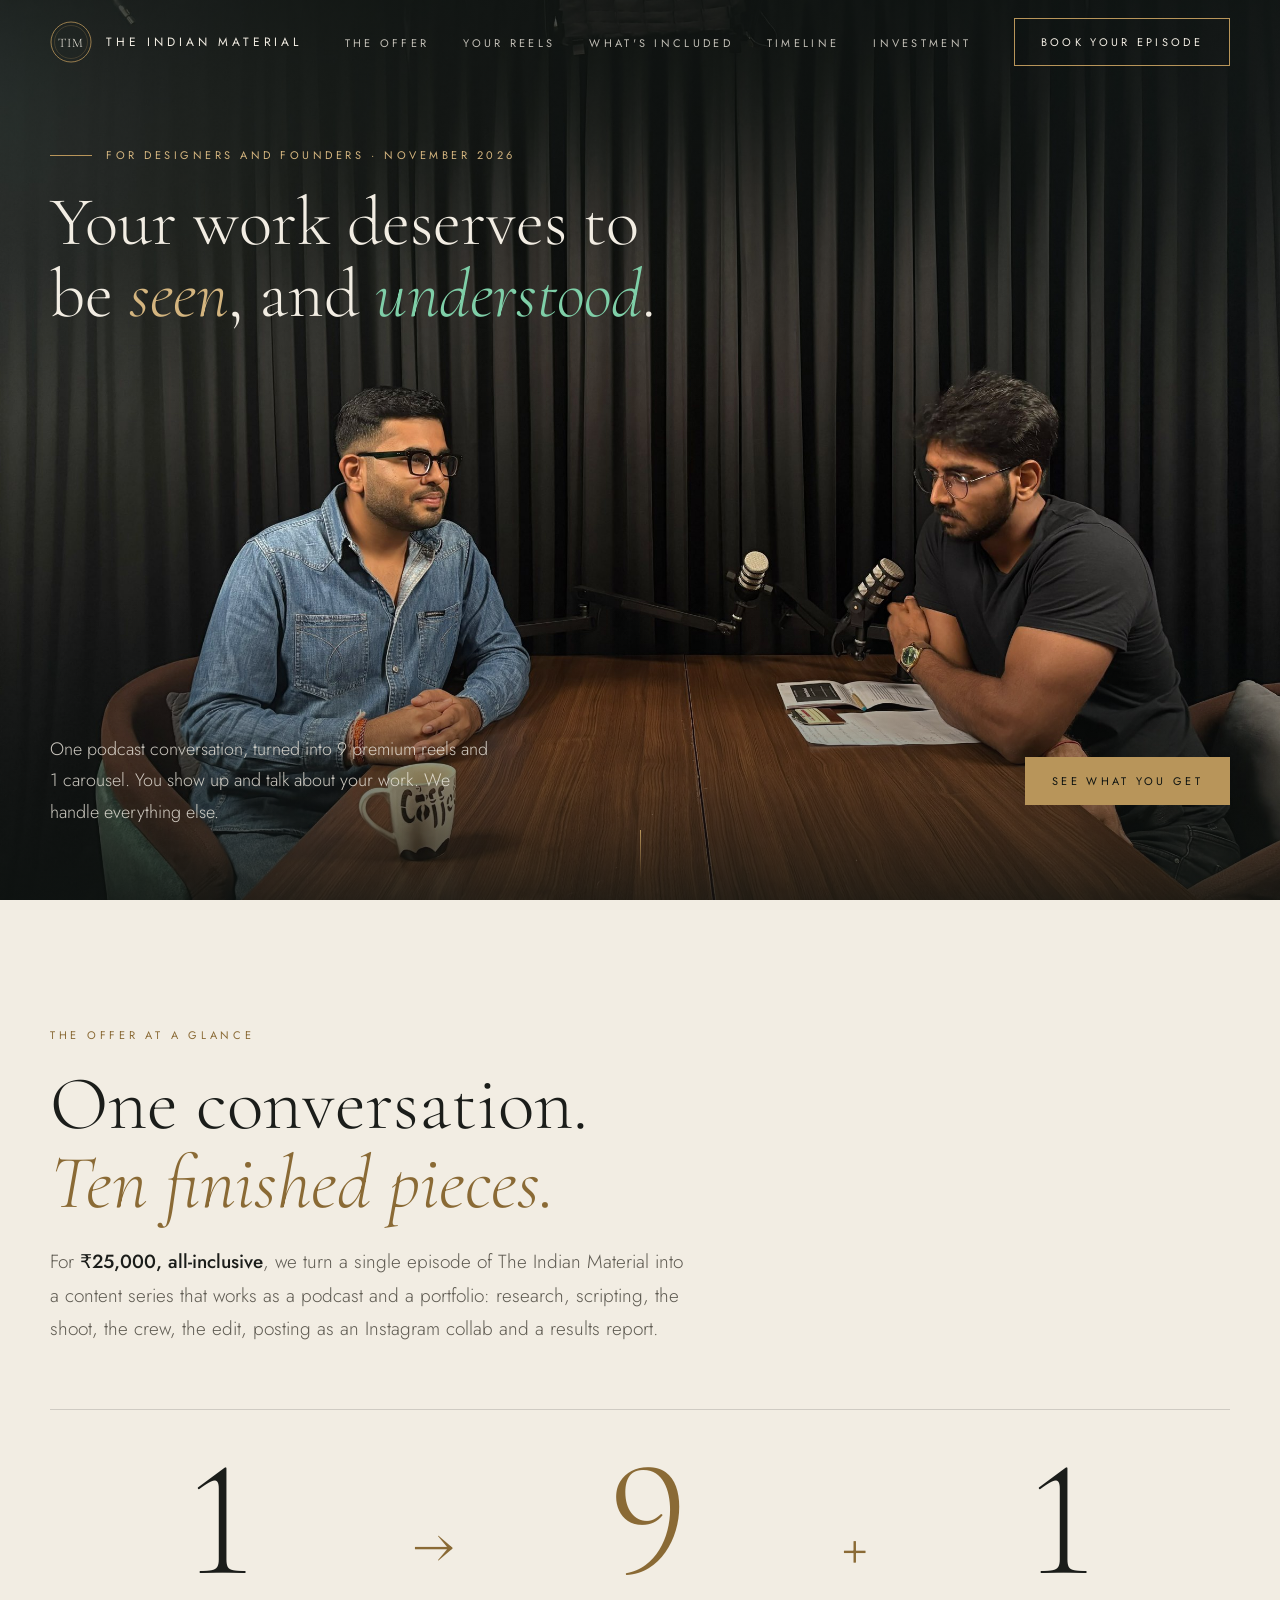
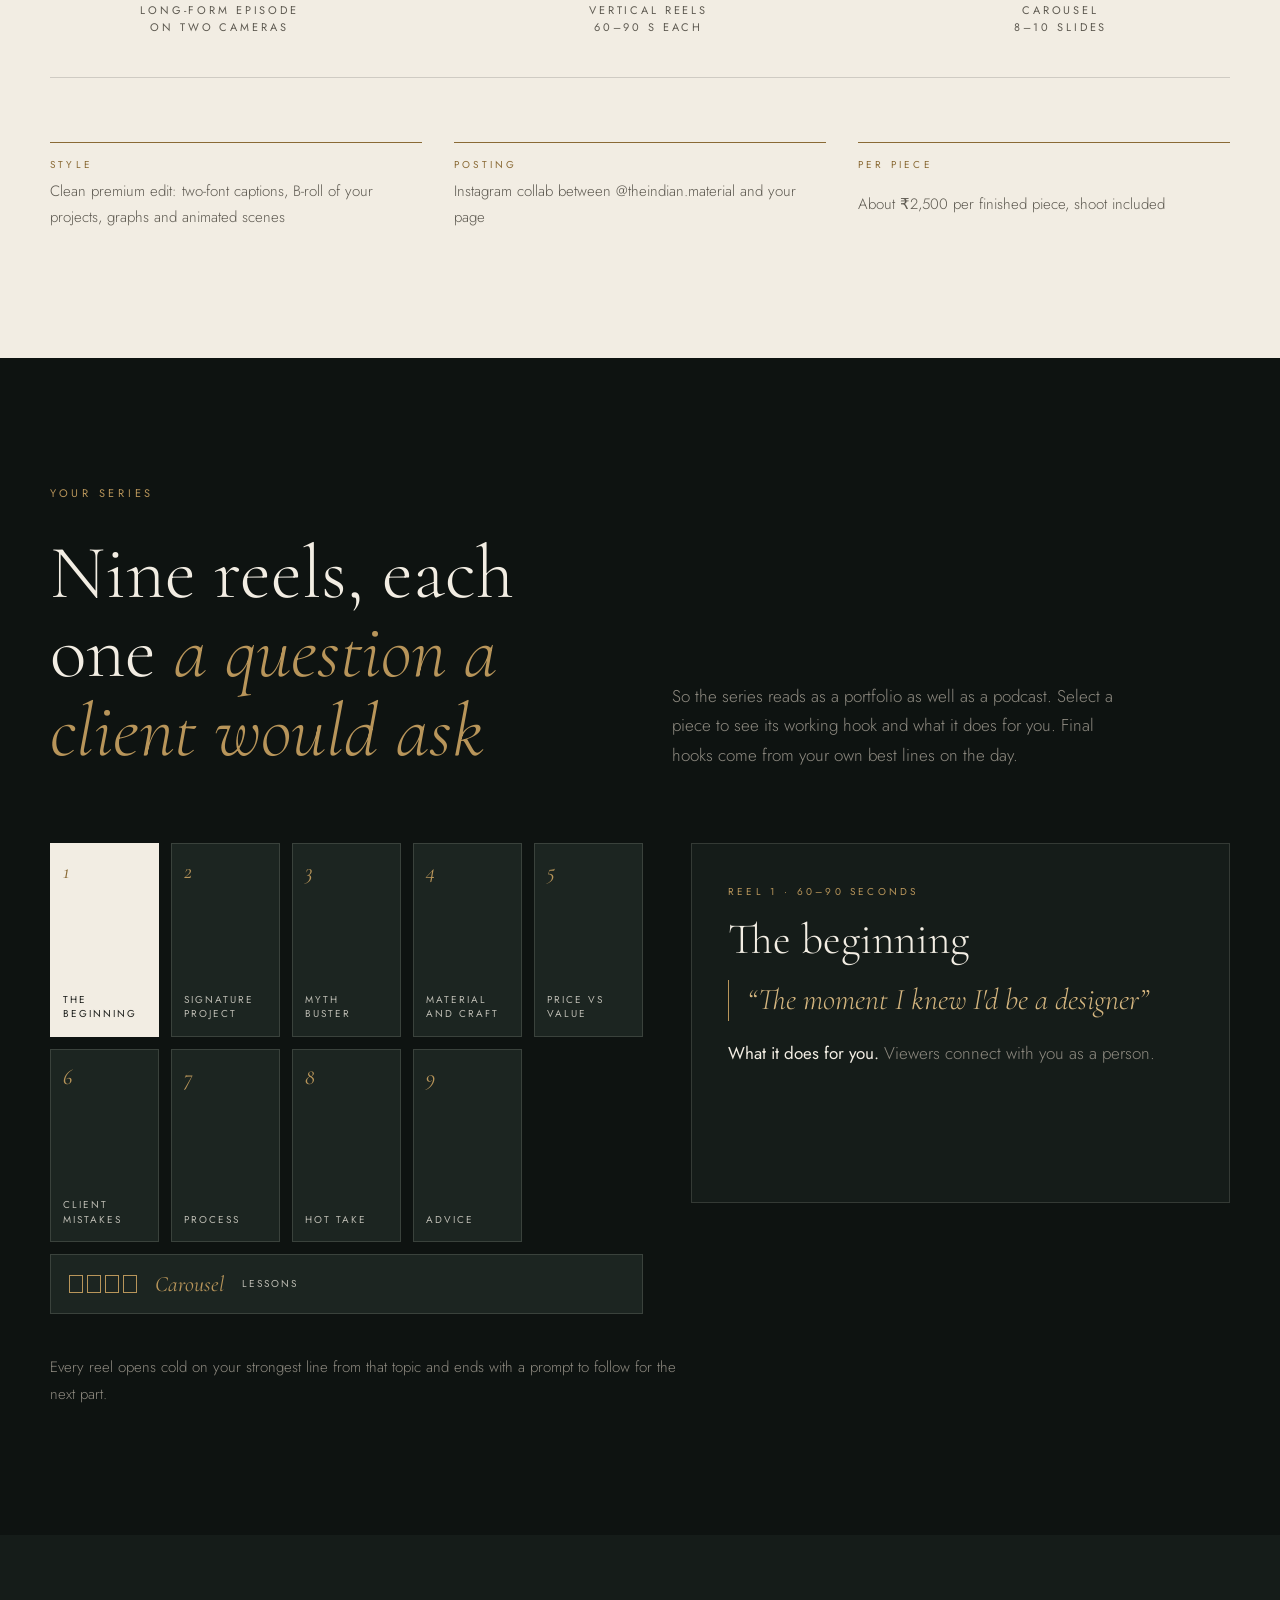
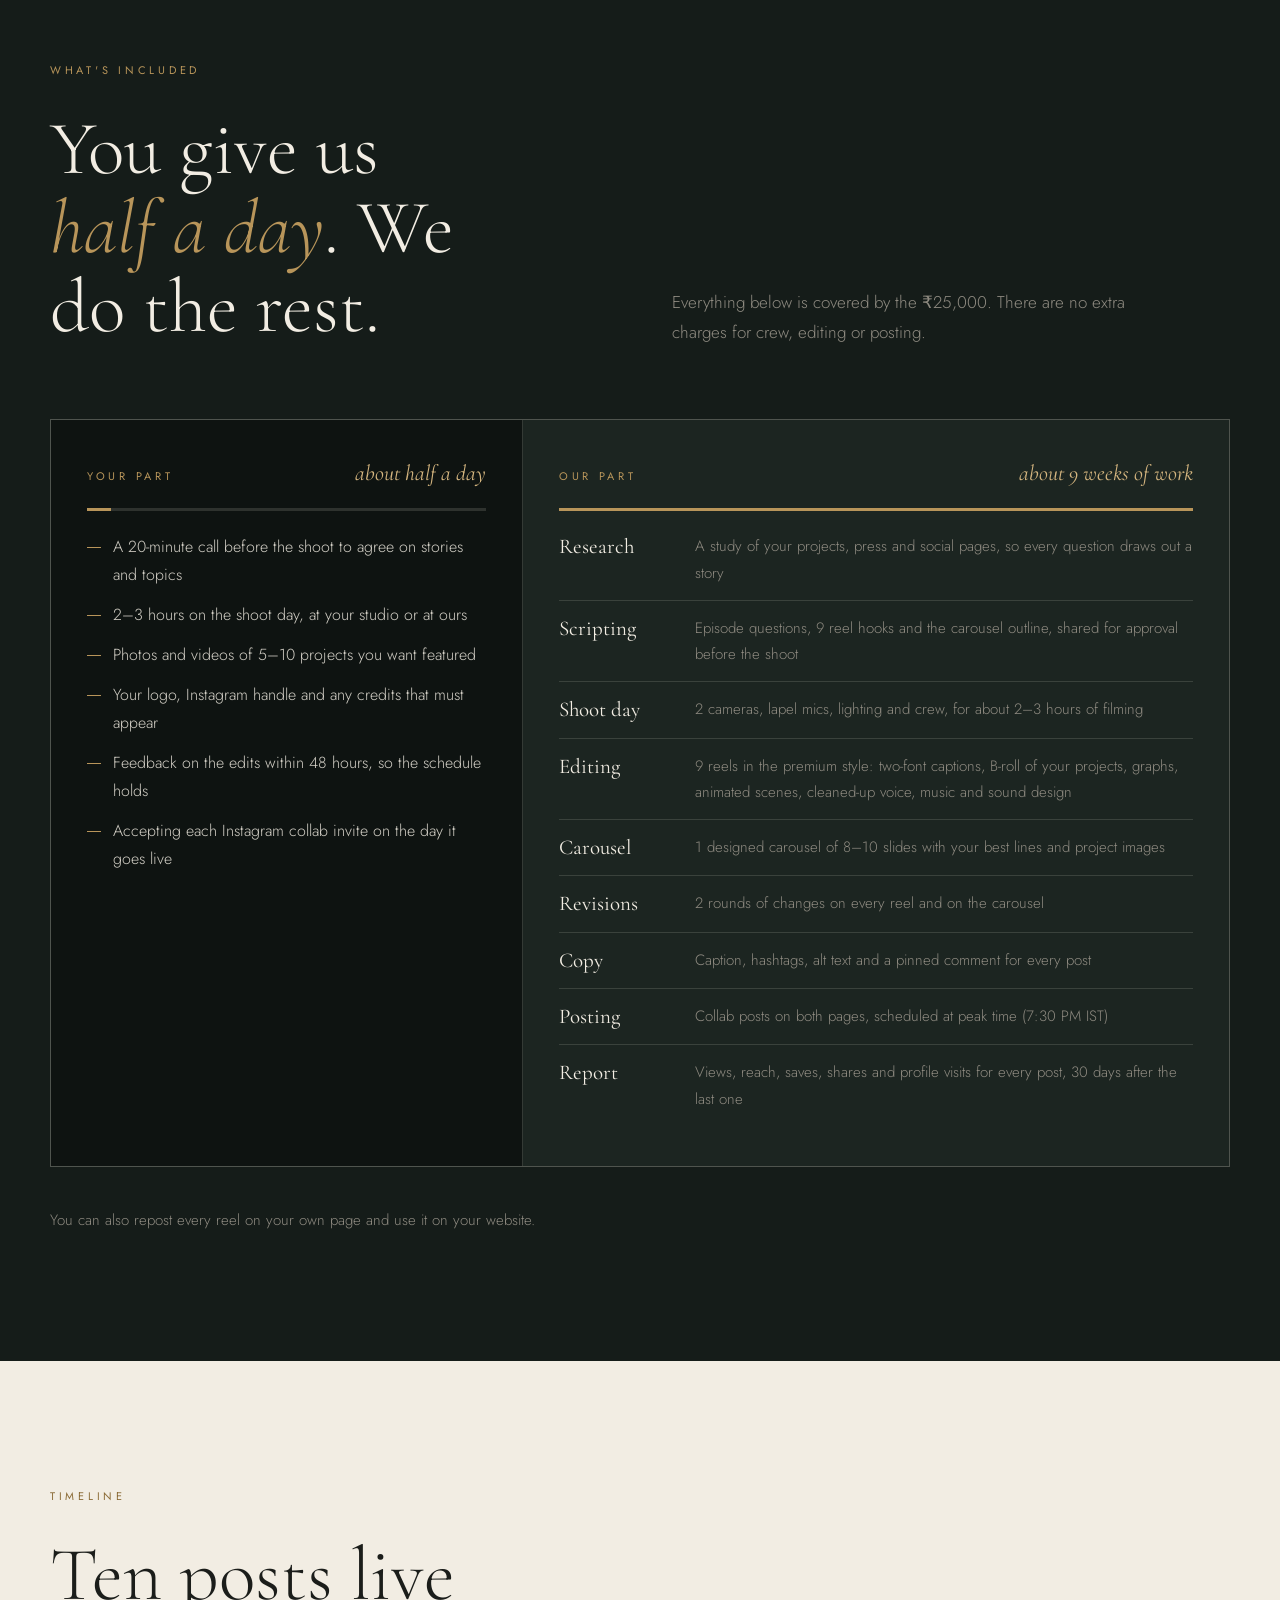
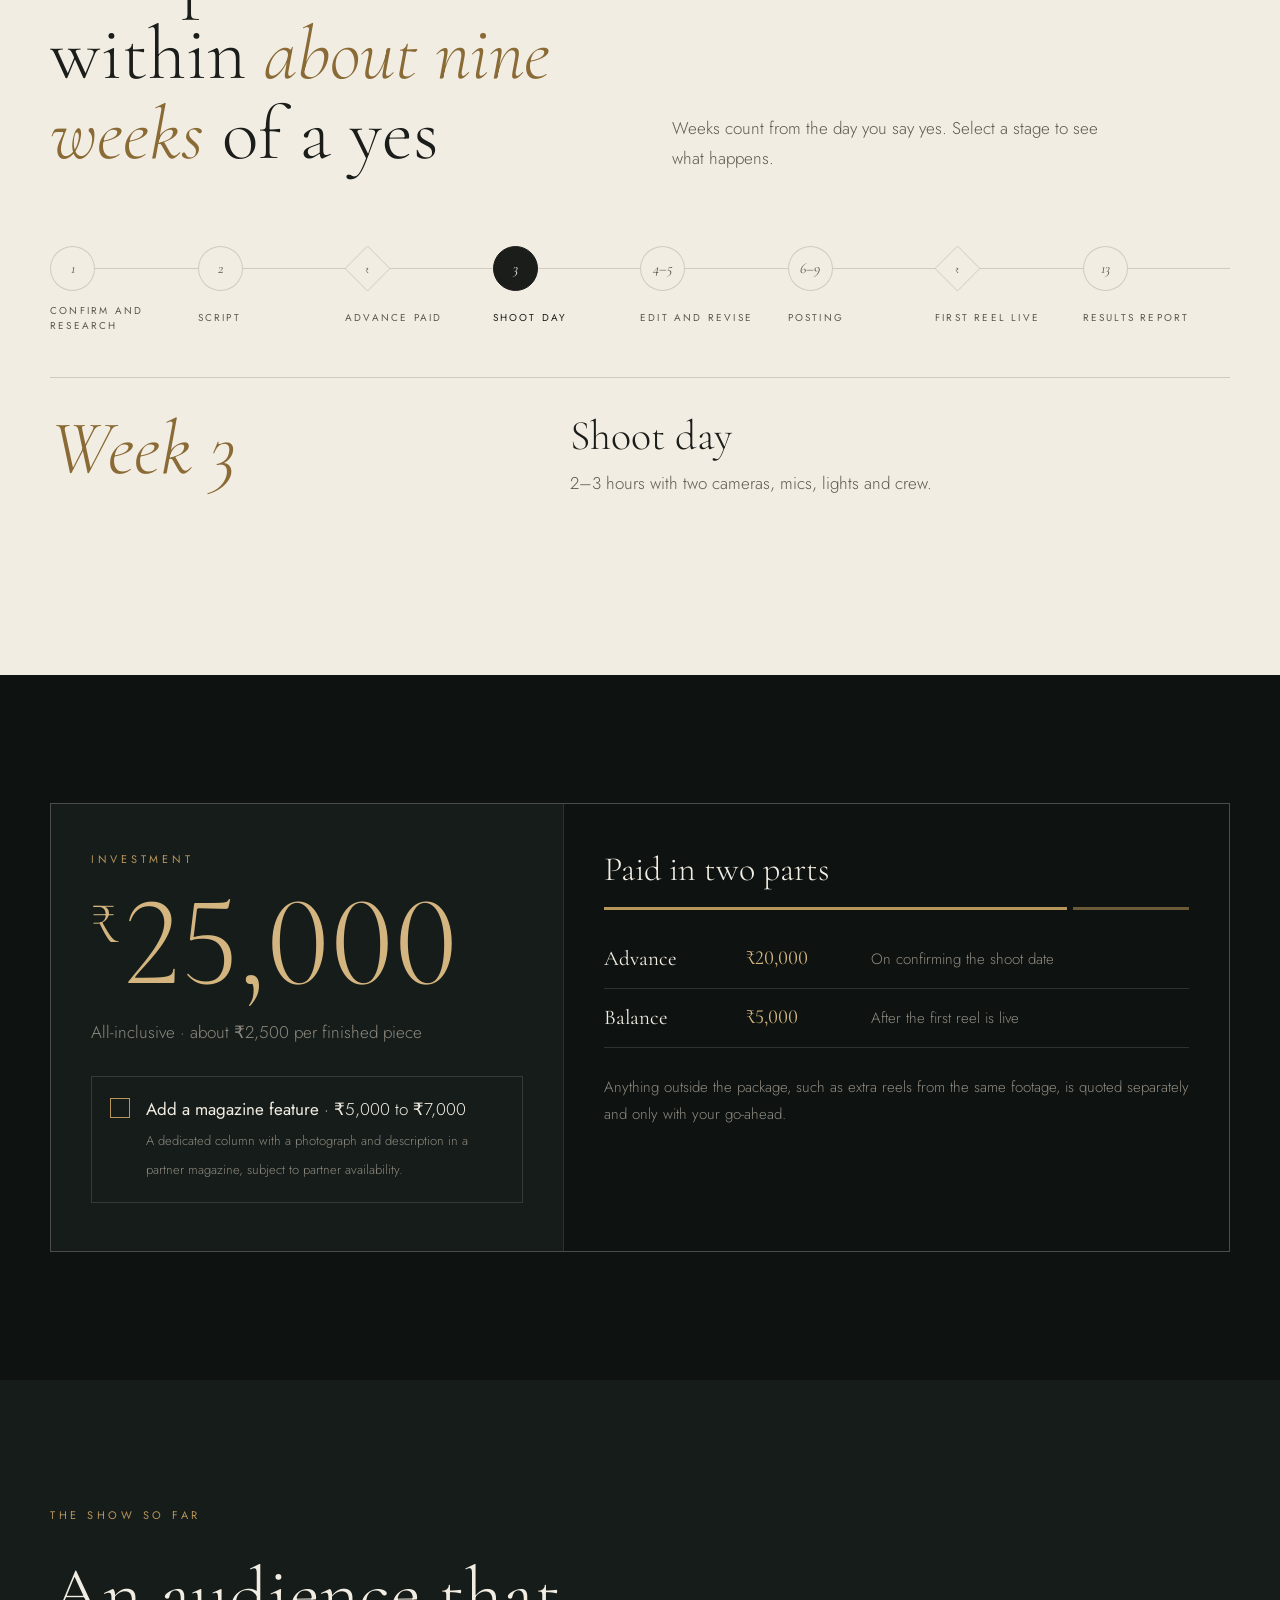
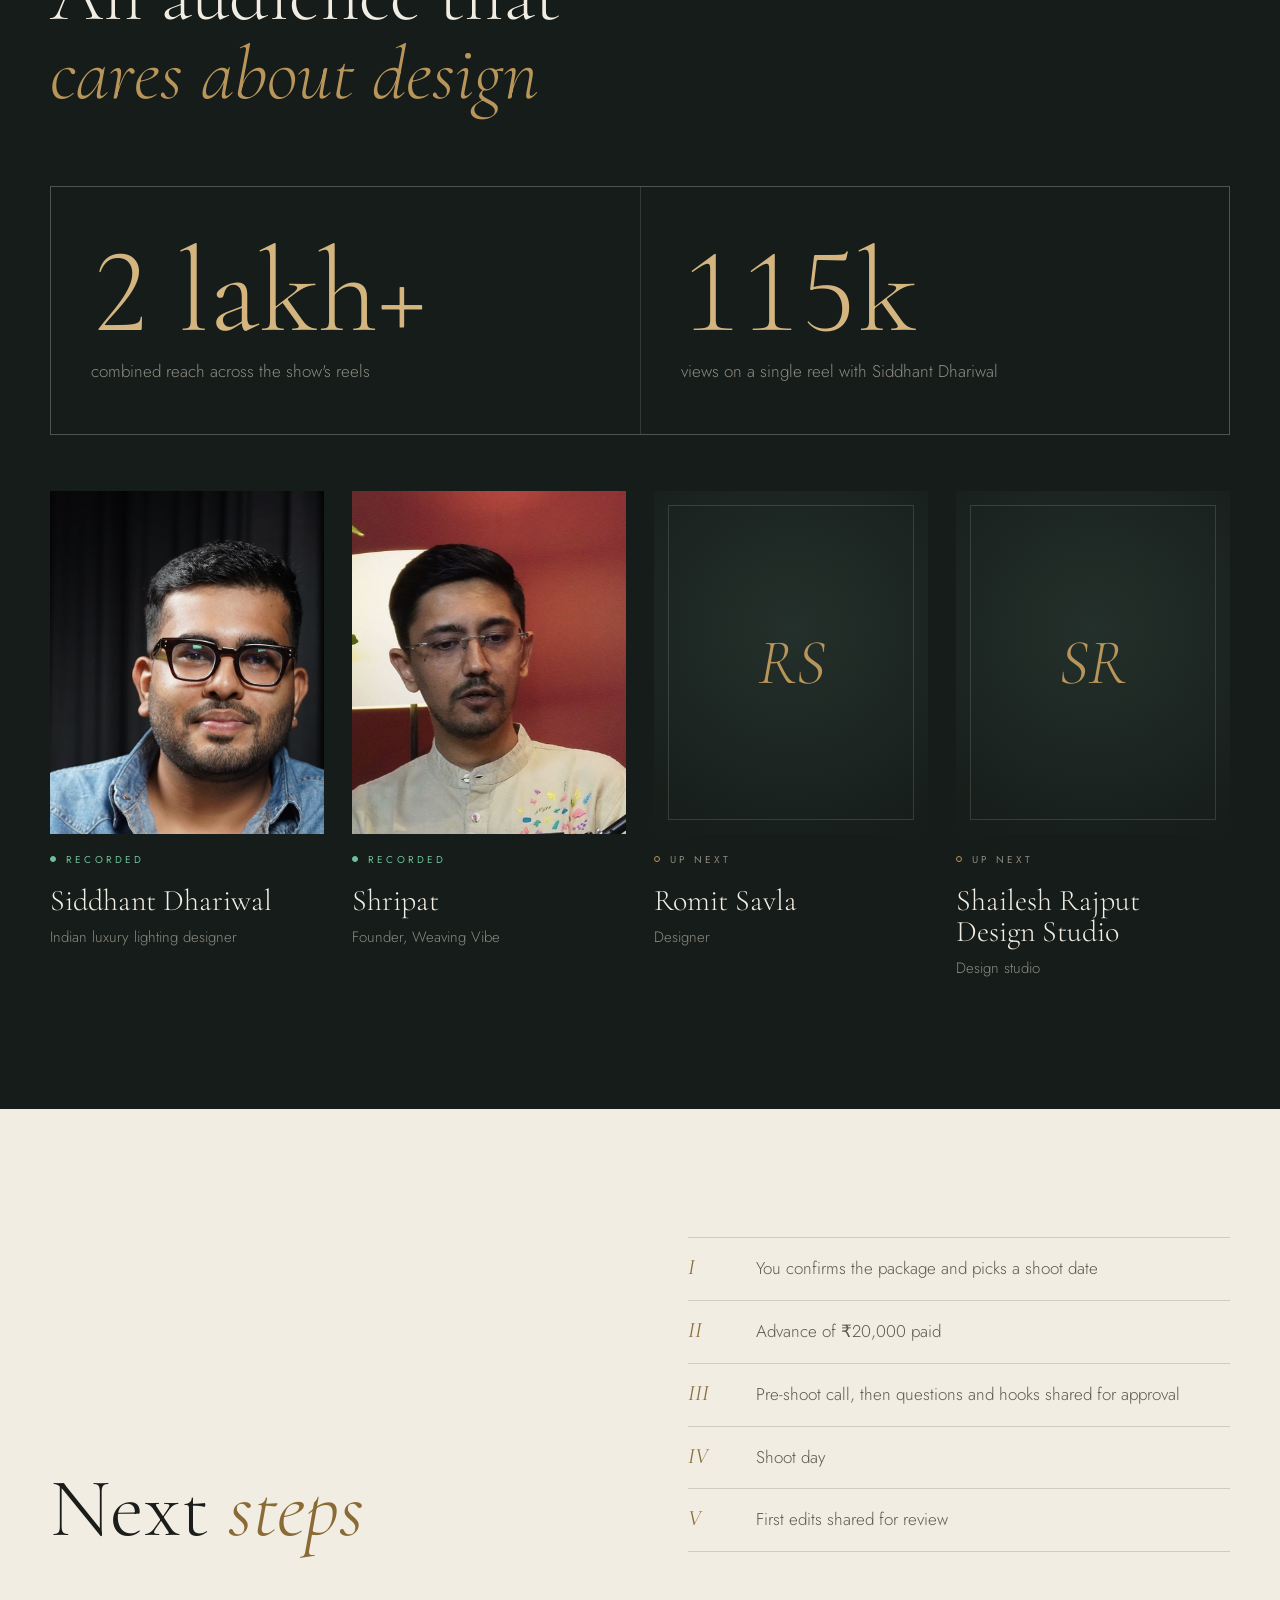
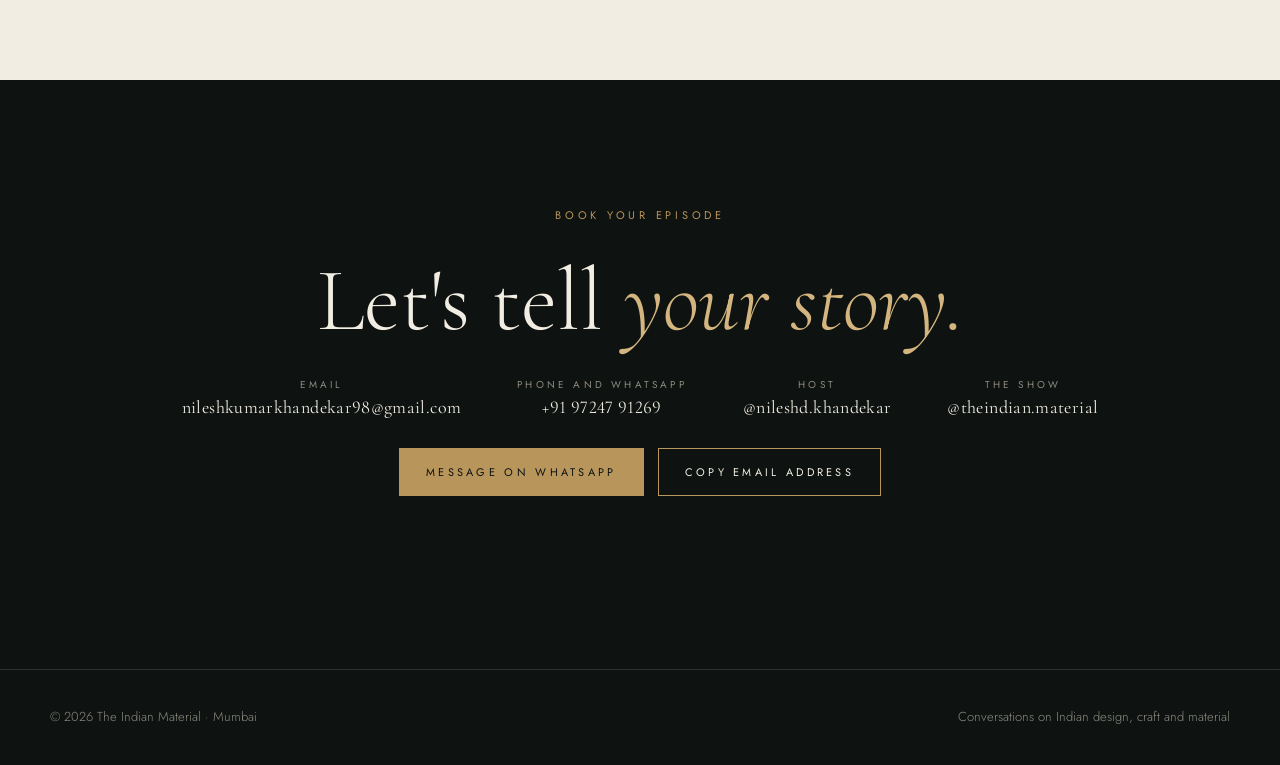
==== commit b4b431fc: "Guest page: ₹20,000 advance, ₹5,000 balance after the first reel is live" ====
--- a/guests.html
+++ b/guests.html
@@ -136,8 +136,8 @@
       <div class="split" aria-hidden="true"><i></i><i></i></div>
       <table>
         <tbody>
-          <tr><td>Advance</td><td class="amt">₹12,500</td><td>On confirming the shoot date</td></tr>
-          <tr><td>Balance</td><td class="amt">₹12,500</td><td>When you approve the edits, before the first post goes live</td></tr>
+          <tr><td>Advance</td><td class="amt">₹20,000</td><td>On confirming the shoot date</td></tr>
+          <tr><td>Balance</td><td class="amt">₹5,000</td><td>After the first reel is live</td></tr>
           <tr id="addon-row" hidden><td>Magazine feature</td><td class="amt">₹5,000 – 7,000</td><td>Confirmed with the partner magazine</td></tr>
         </tbody>
       </table>
--- a/assets/guests.css
+++ b/assets/guests.css
@@ -92,7 +92,7 @@
 .addon small { color: var(--stone); font-size: 13px; line-height: 1.5; }
 .pay { background: var(--night); padding: 48px 40px; display: grid; gap: 20px; align-content: start; min-width: 0; }
 .pay h3 { font-size: 34px; }
-.split { display: grid; grid-template-columns: 1fr 1fr; gap: 6px; }
+.split { display: grid; grid-template-columns: 4fr 1fr; gap: 6px; }
 .split i { height: 3px; background: var(--brass); }
 .split i + i { opacity: .55; }
 .pay table { width: 100%; border-collapse: collapse; }
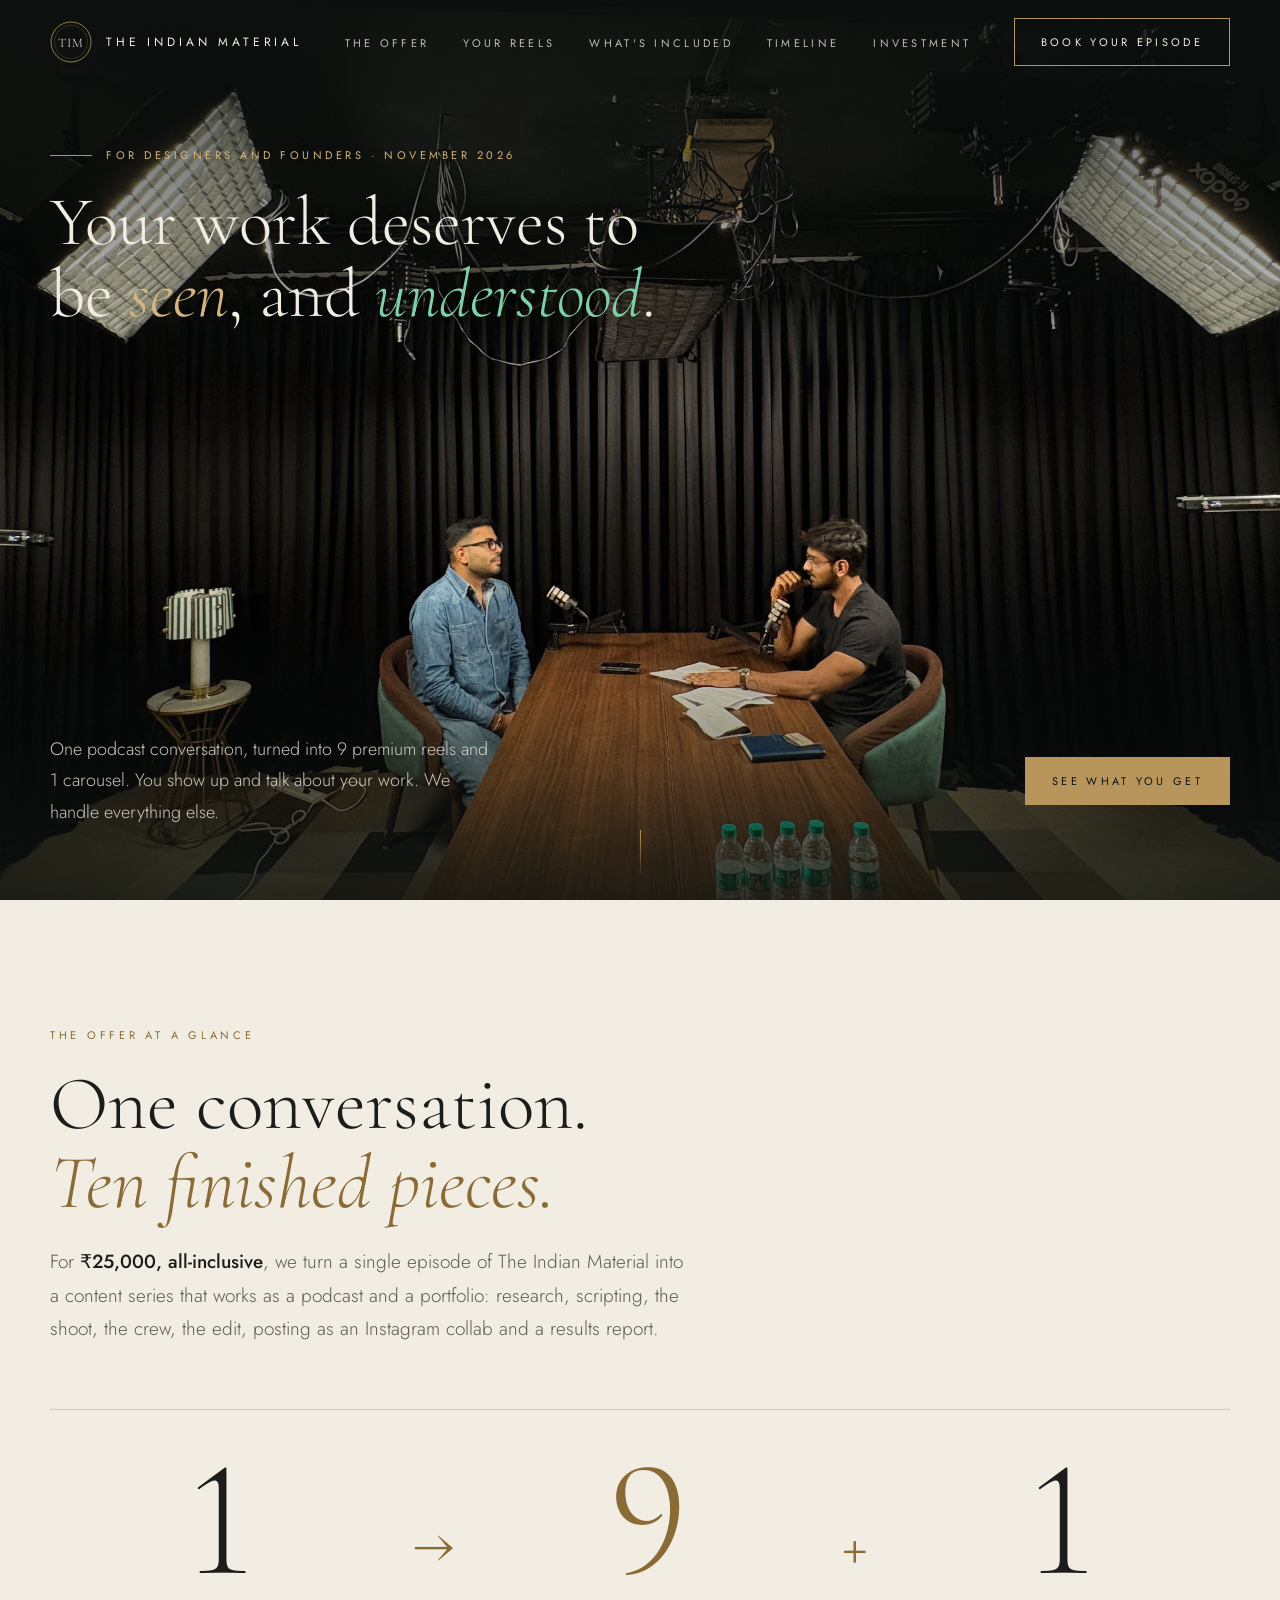
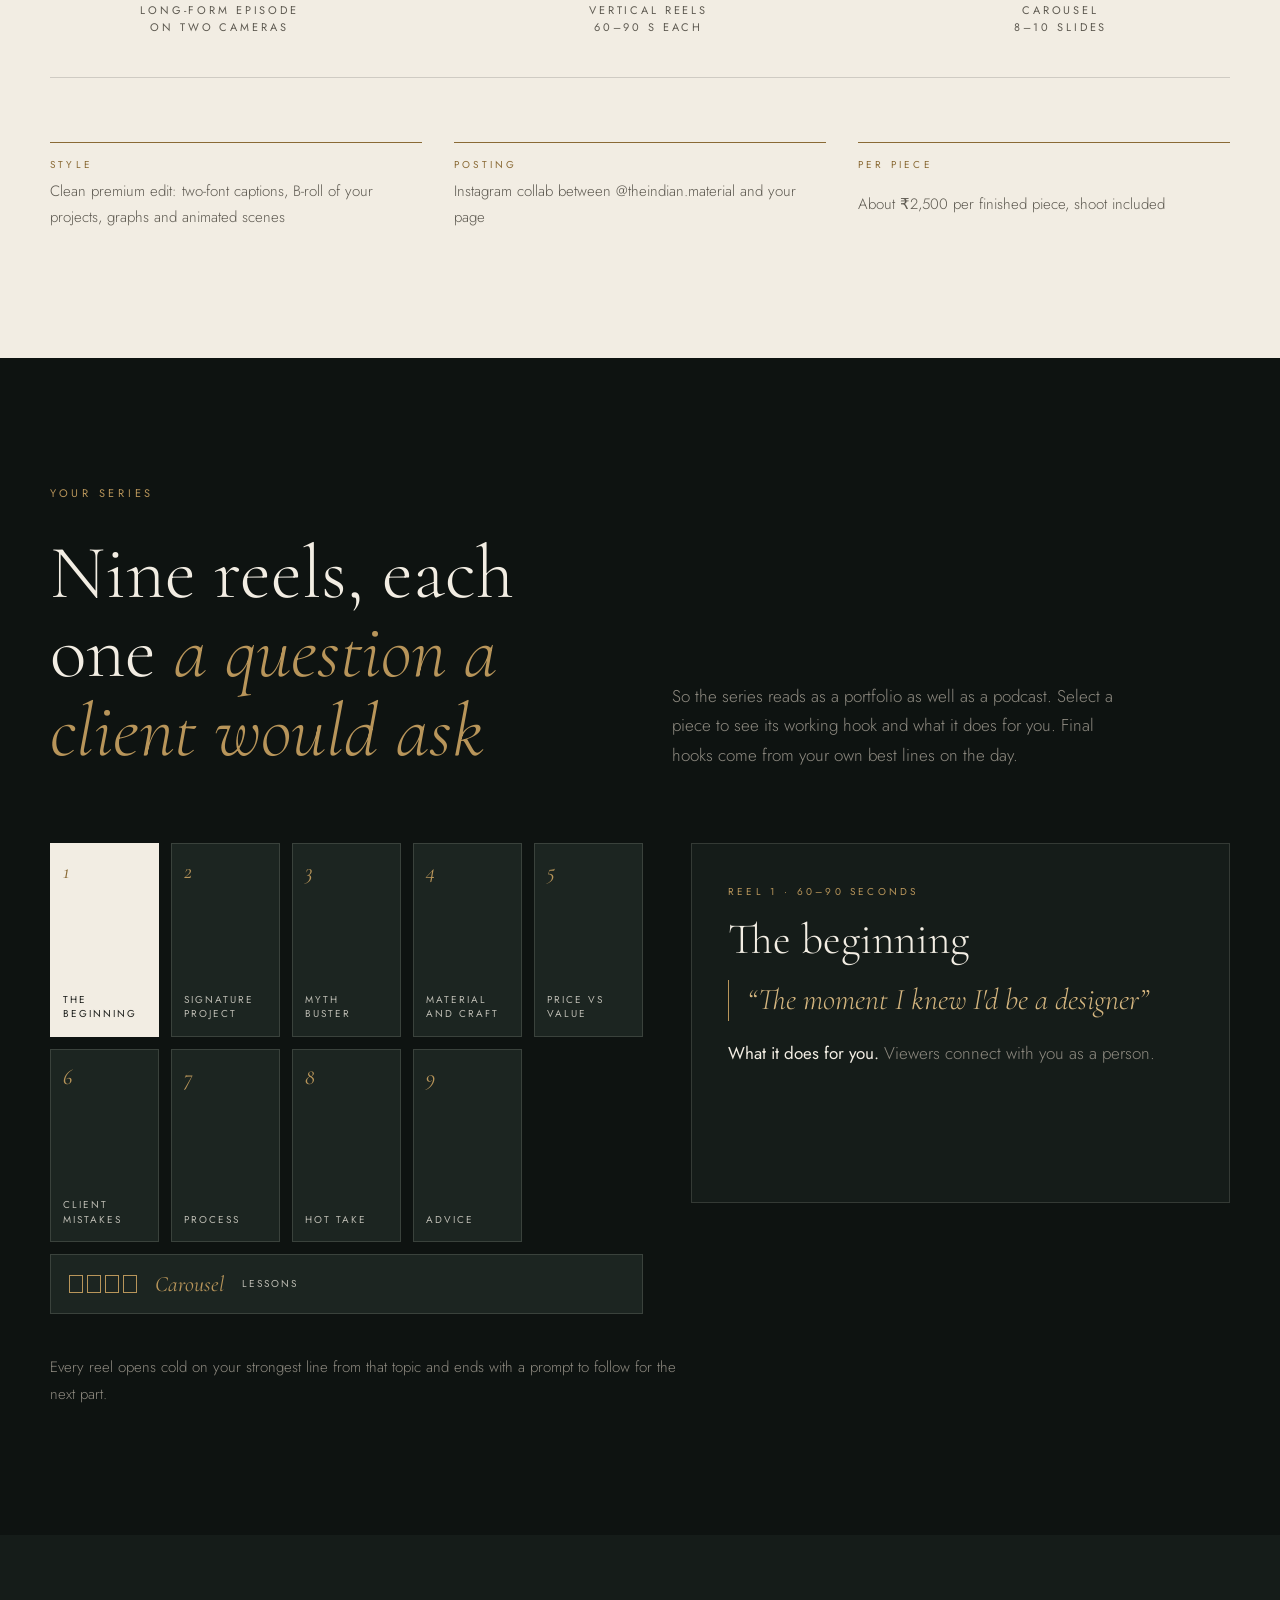
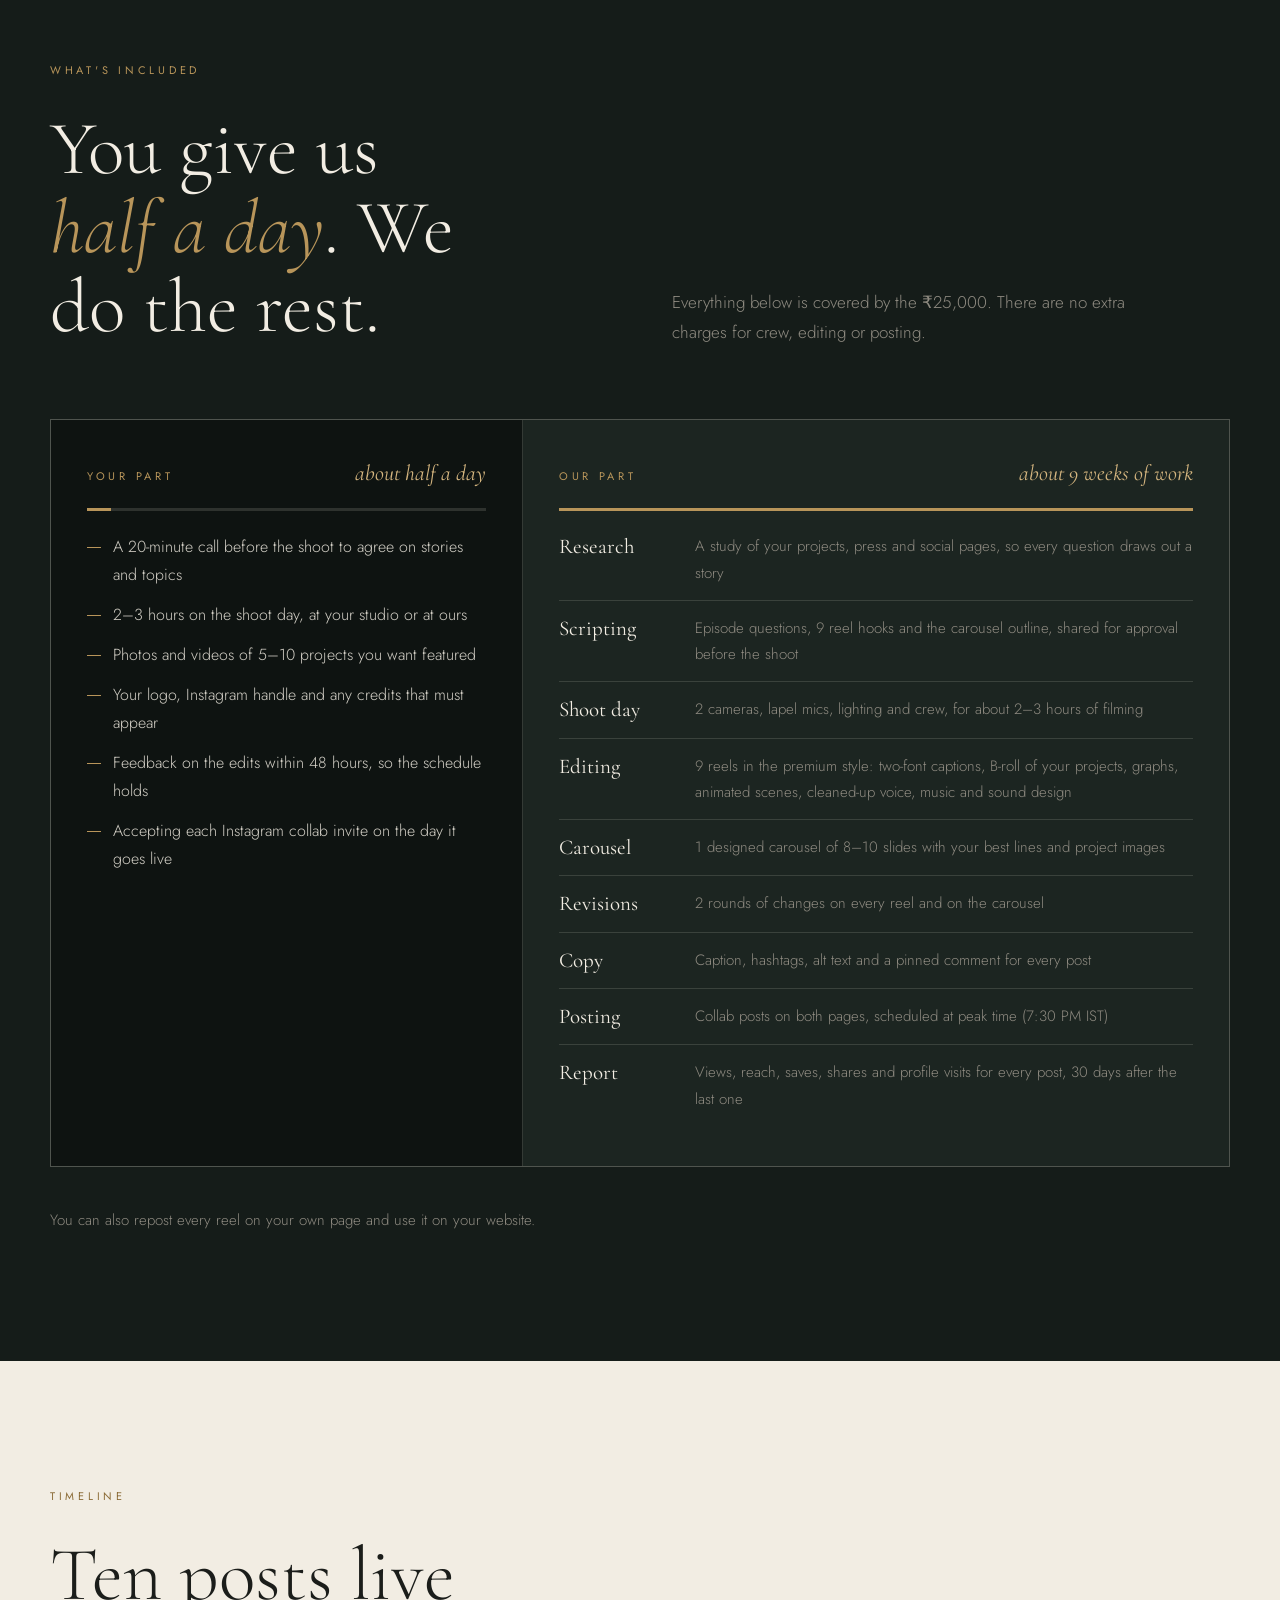
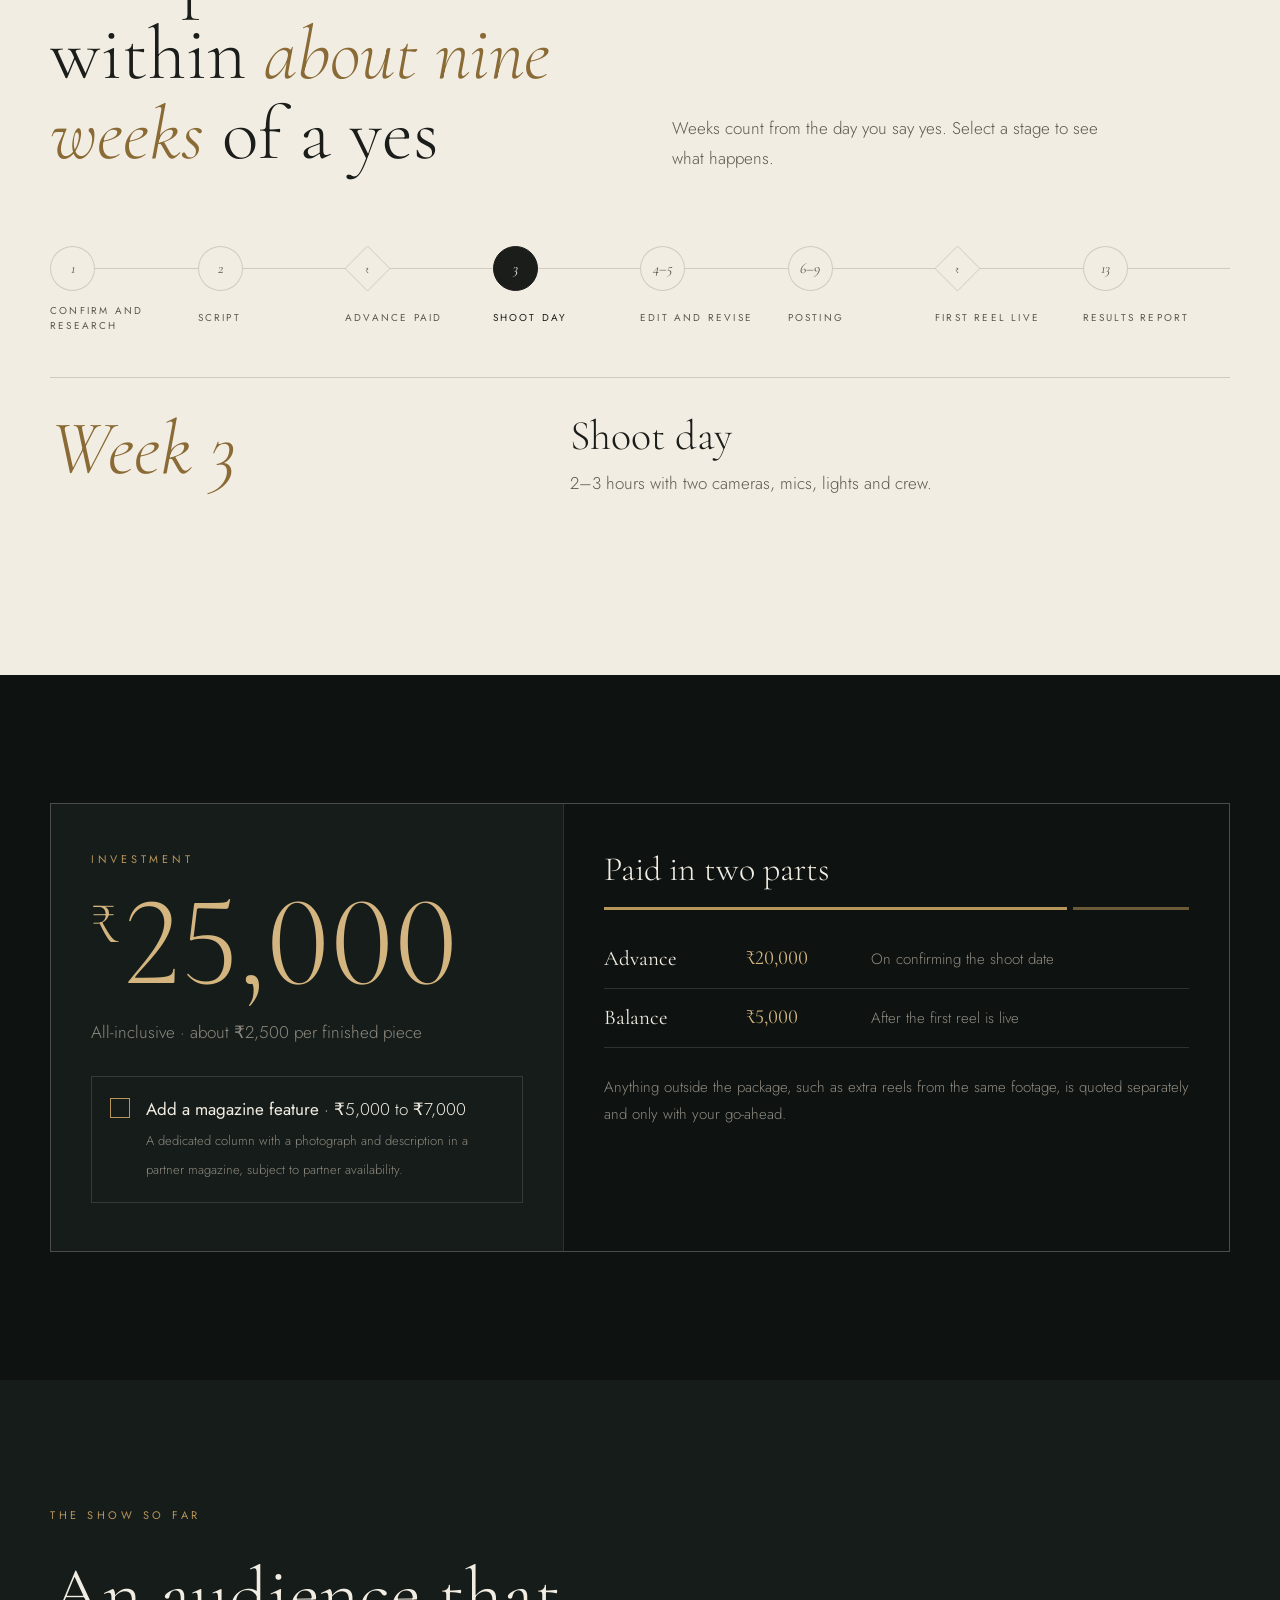
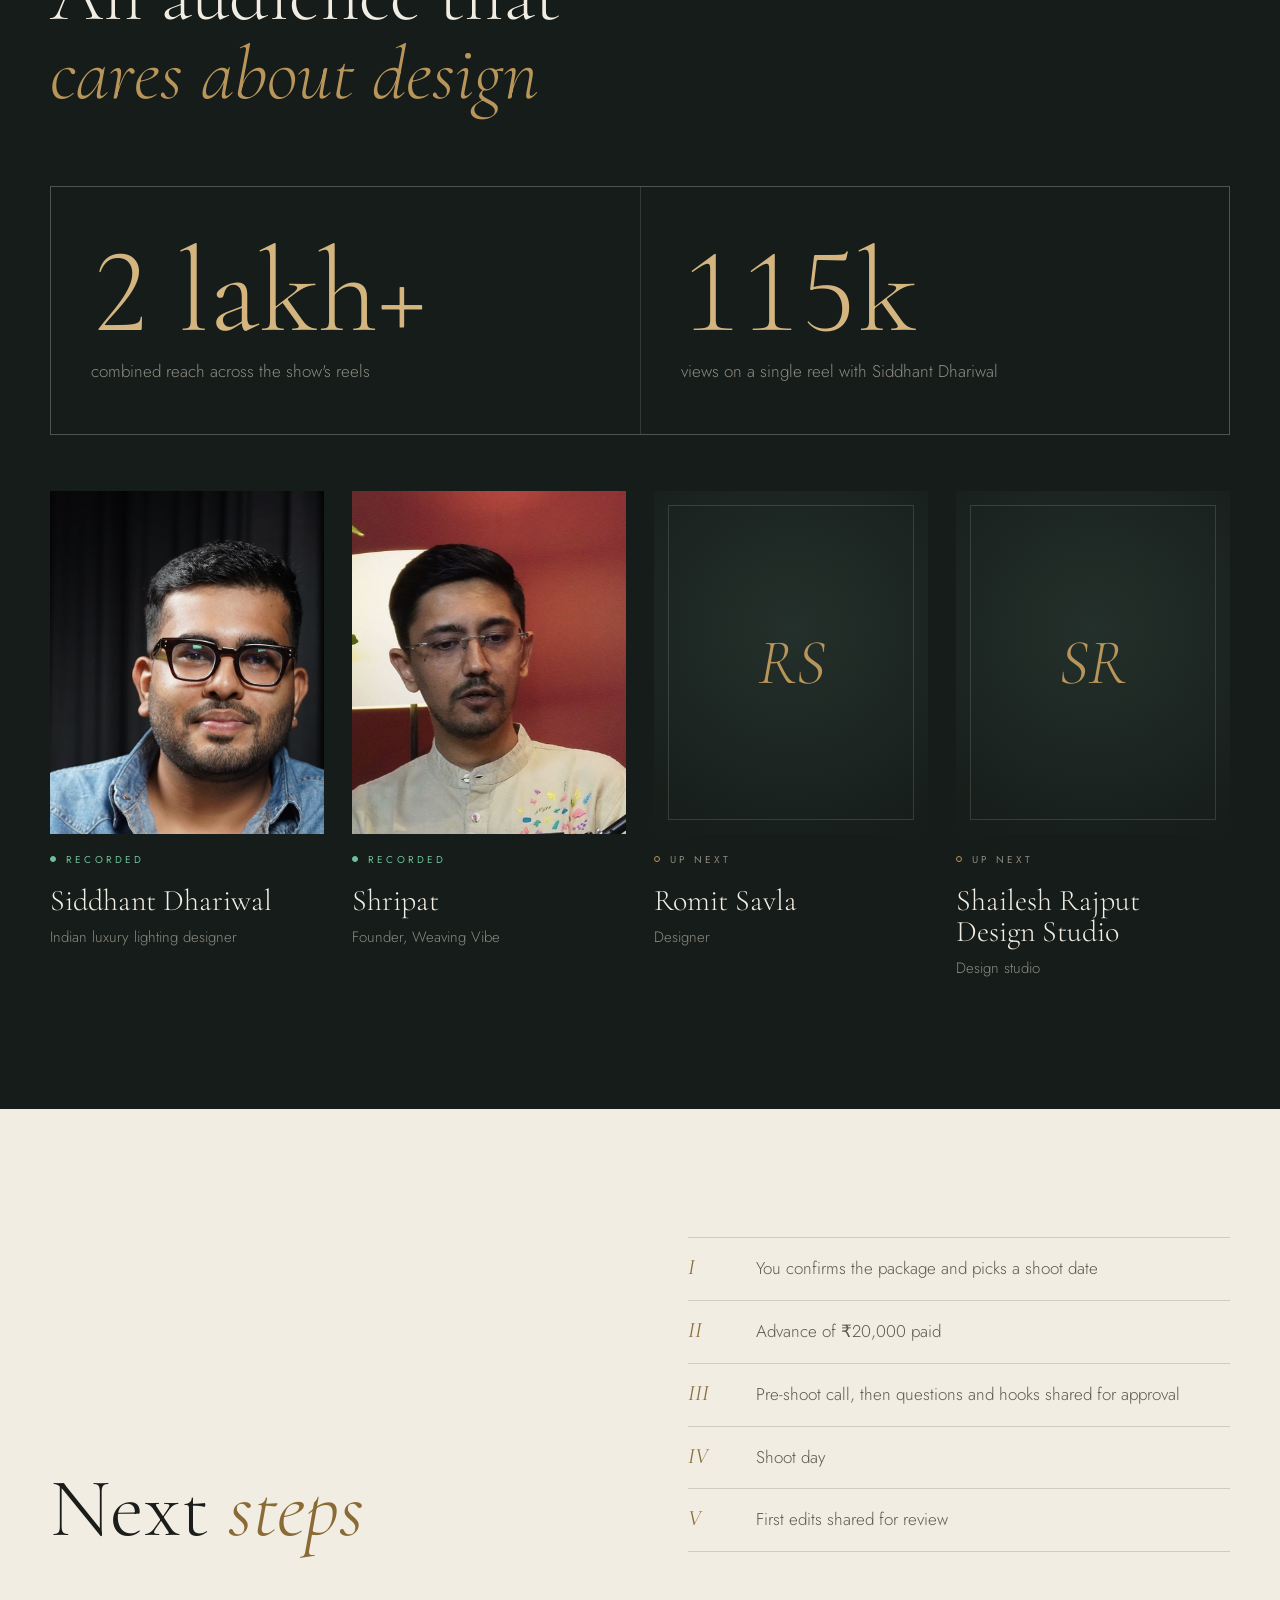
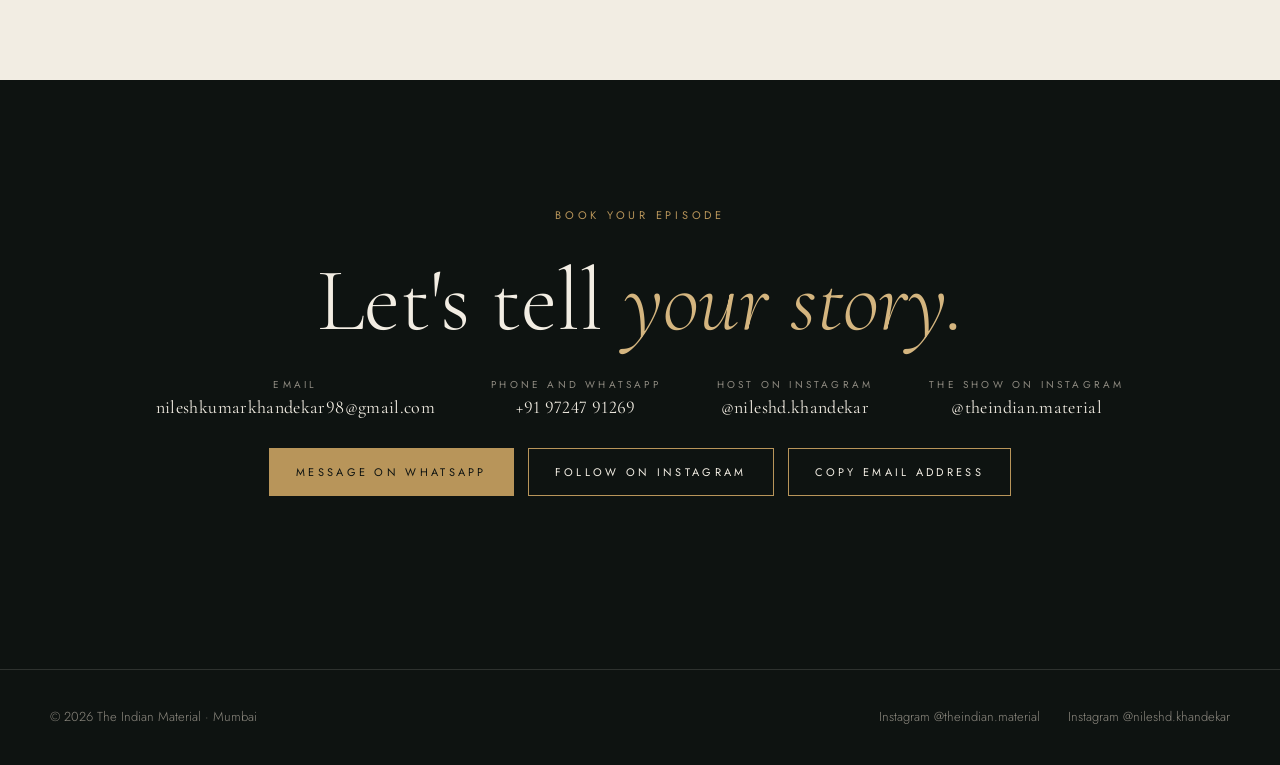
==== commit 4d6f82ac: "Add Instagram links: @nileshd.khandekar and @theindian.material" ====
--- a/guests.html
+++ b/guests.html
@@ -174,18 +174,19 @@
     <div class="lines">
       <div>Email<span id="email">nileshkumarkhandekar98@gmail.com</span></div>
       <div>Phone and WhatsApp<span><a href="tel:+919724791269">+91 97247 91269</a></span></div>
-      <div>Host<span>@nileshd.khandekar</span></div>
-      <div>The show<span>@theindian.material</span></div>
+      <div>Host on Instagram<span><a href="https://www.instagram.com/nileshd.khandekar/" target="_blank" rel="noopener">@nileshd.khandekar</a></span></div>
+      <div>The show on Instagram<span><a href="https://www.instagram.com/theindian.material/" target="_blank" rel="noopener">@theindian.material</a></span></div>
     </div>
     <div class="ctas">
       <a class="btn fill" href="https://wa.me/919724791269" target="_blank" rel="noopener">Message on WhatsApp</a>
+      <a class="btn" href="https://www.instagram.com/theindian.material/" target="_blank" rel="noopener">Follow on Instagram</a>
       <button class="btn" type="button" id="copy">Copy email address</button>
     </div>
     <span class="toast" id="toast" role="status"></span>
   </div>
 </section>
 
-<footer class="gutter"><div class="inner"><span>© 2026 The Indian Material · Mumbai</span><span>Conversations on Indian design, craft and material</span></div></footer>
+<footer class="gutter"><div class="inner"><span>© 2026 The Indian Material · Mumbai</span><span class="social"><a href="https://www.instagram.com/theindian.material/" target="_blank" rel="noopener">Instagram @theindian.material</a><a href="https://www.instagram.com/nileshd.khandekar/" target="_blank" rel="noopener">Instagram @nileshd.khandekar</a></span></div></footer>
 
 <script src="media.js"></script>
 <script src="assets/guests.js"></script>
--- a/assets/style.css
+++ b/assets/style.css
@@ -70,9 +70,9 @@
 /* hero */
 /* hero: the studio photograph; headline sits on the curtain above the table, the people stay clear below */
 .hero { position: relative; min-height: 720px; height: 100vh; max-height: 1120px; display: flex; flex-direction: column; justify-content: space-between; overflow: hidden; }
-.hero .poster { position: absolute; inset: 0; width: 100%; height: 100%; object-fit: cover; object-position: 50% 8%; animation: drift 30s var(--ease) infinite alternate; transform-origin: 50% 45%; }
+.hero .poster { position: absolute; inset: 0; width: 100%; height: 100%; object-fit: cover; object-position: 50% 100%; animation: drift 30s var(--ease) infinite alternate; transform-origin: 50% 45%; }
 .hero .inner.foot { padding-top: 0; padding-bottom: 72px; }
-@media (max-width: 680px) { .hero .poster { object-position: 28% 8%; } .hero h1 { max-width: 14ch; font-size: 35px; } }
+@media (max-width: 680px) { .hero .poster { object-position: 46% 100%; } .hero h1 { max-width: 14ch; font-size: 35px; } }
 @keyframes drift { from { transform: scale(1.02); } to { transform: scale(1.08); } }
 @media (prefers-reduced-motion: reduce) { .hero .poster { animation: none; } }
 .hero::after { content: ""; position: absolute; inset: 0; background: linear-gradient(180deg, rgba(14,19,17,.8) 0%, rgba(14,19,17,.35) 30%, rgba(14,19,17,0) 46%, rgba(14,19,17,0) 66%, rgba(14,19,17,.82) 100%); }
@@ -264,6 +264,9 @@
 .contact .ctas { display: flex; flex-wrap: wrap; justify-content: center; gap: 14px; }
 .toast { font: 400 11px var(--sans); letter-spacing: .26em; text-transform: uppercase; color: #6fbf9c; min-height: 1.4em; }
 footer { border-top: 1px solid var(--line-dark); padding-block: 36px; color: var(--stone); font-size: 13px; }
+footer .social { display: flex; flex-wrap: wrap; gap: 8px 28px; }
+footer .social a { text-decoration: none; color: var(--stone); transition: color .3s; }
+footer .social a:hover { color: var(--brass-light); }
 footer .inner { display: flex; flex-wrap: wrap; justify-content: space-between; gap: 12px; }
 
 @media (max-width: 960px) {
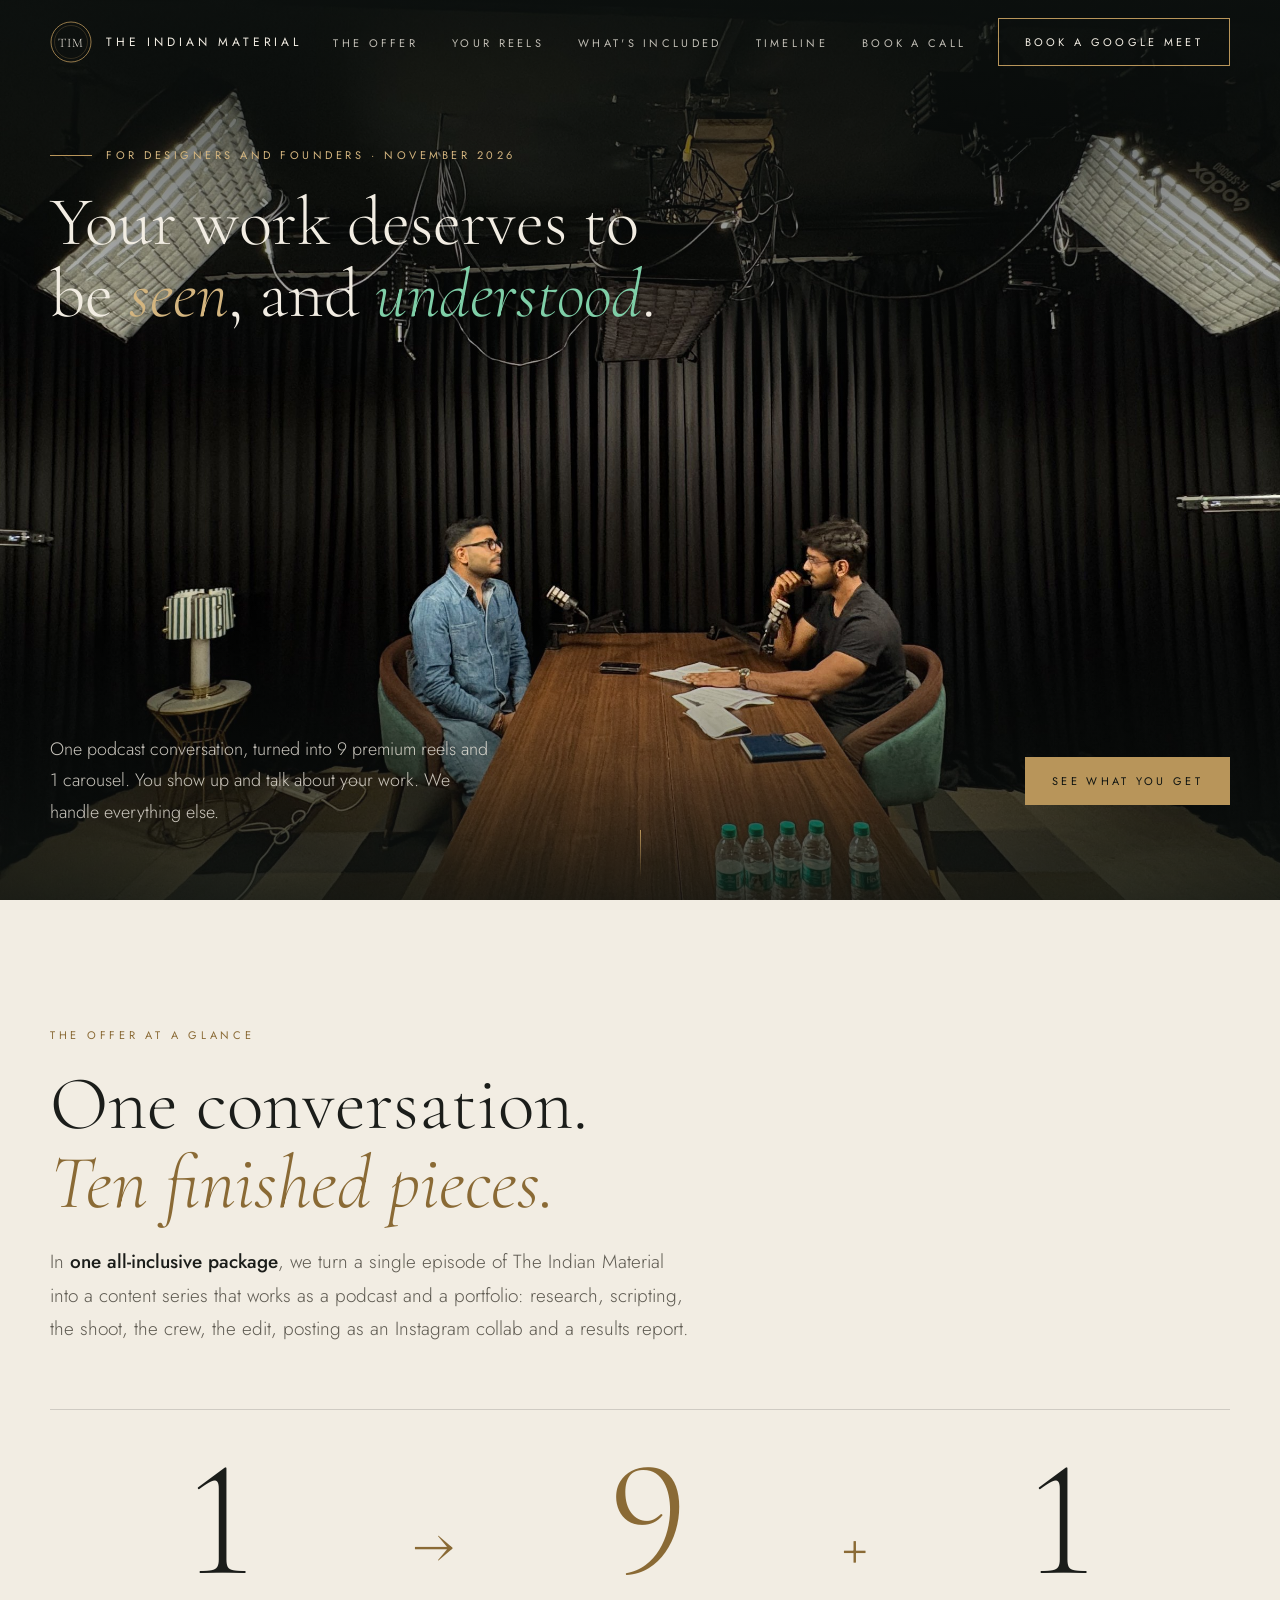
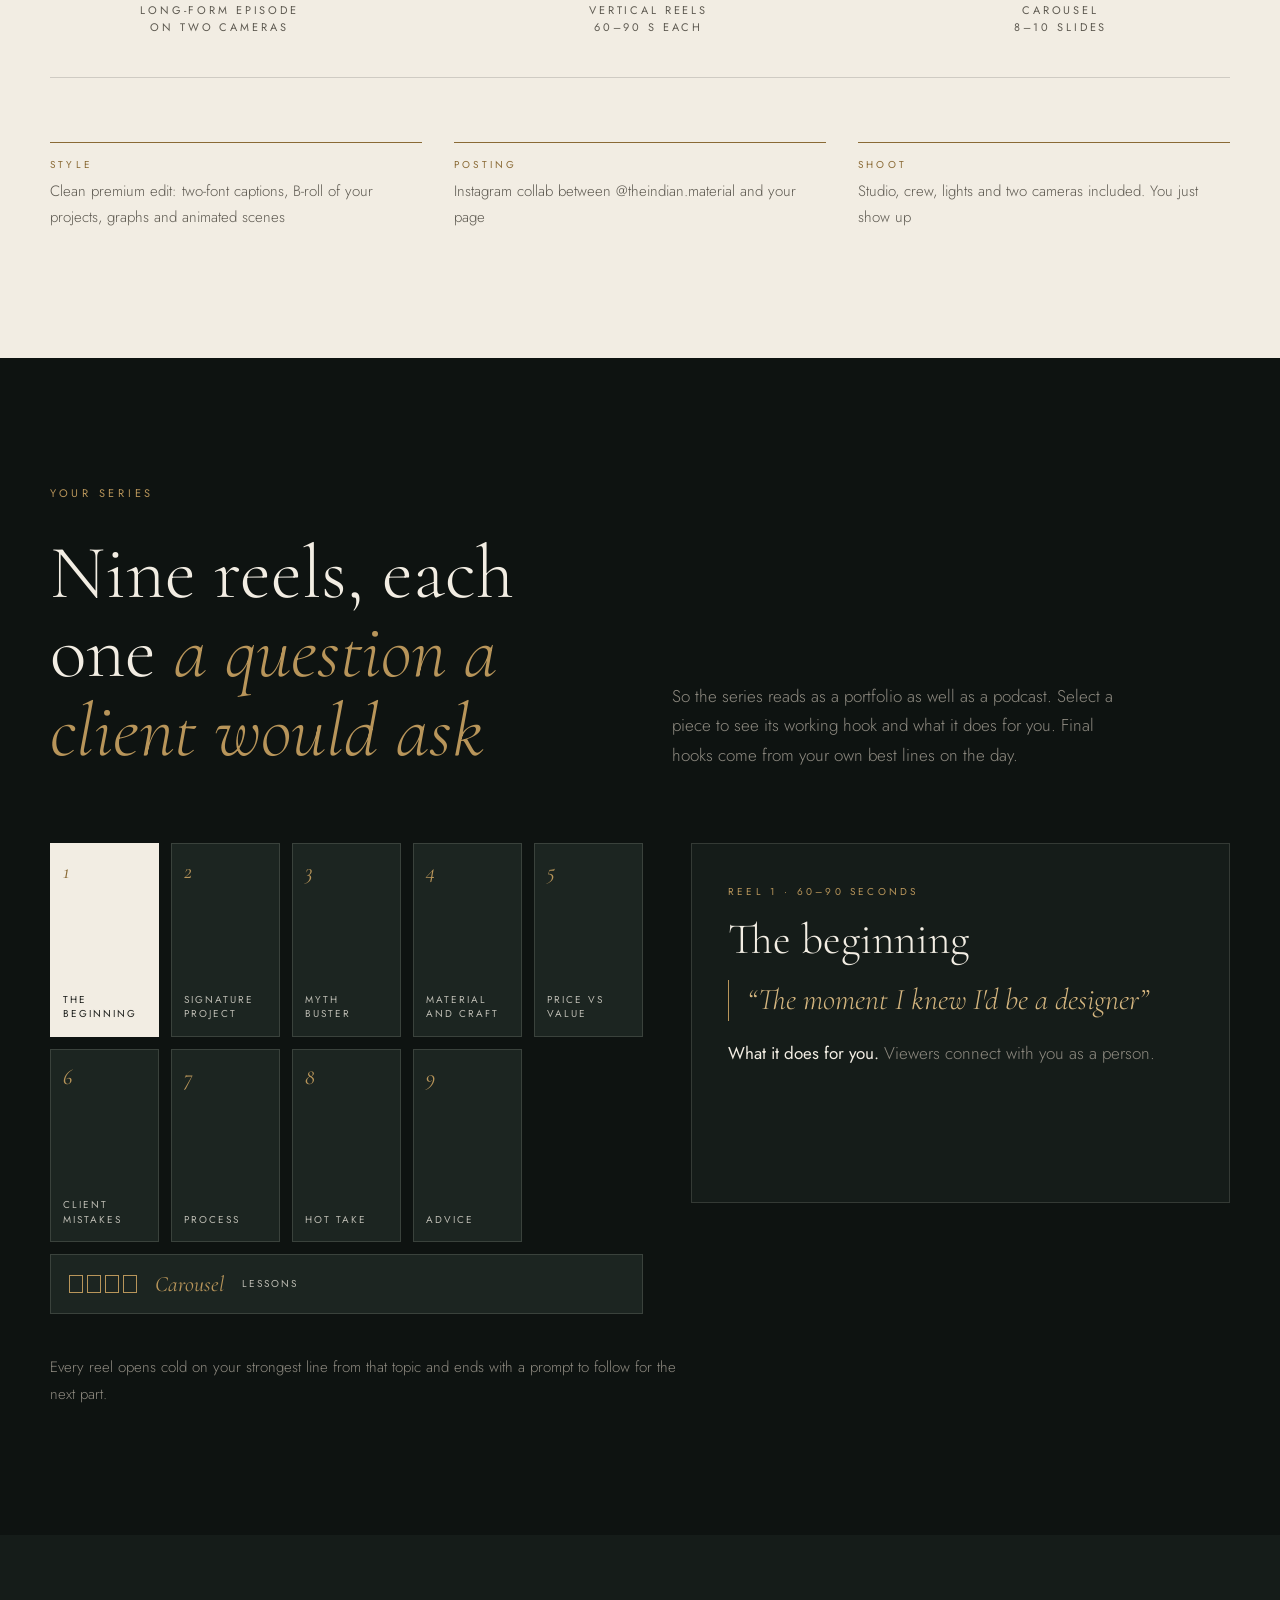
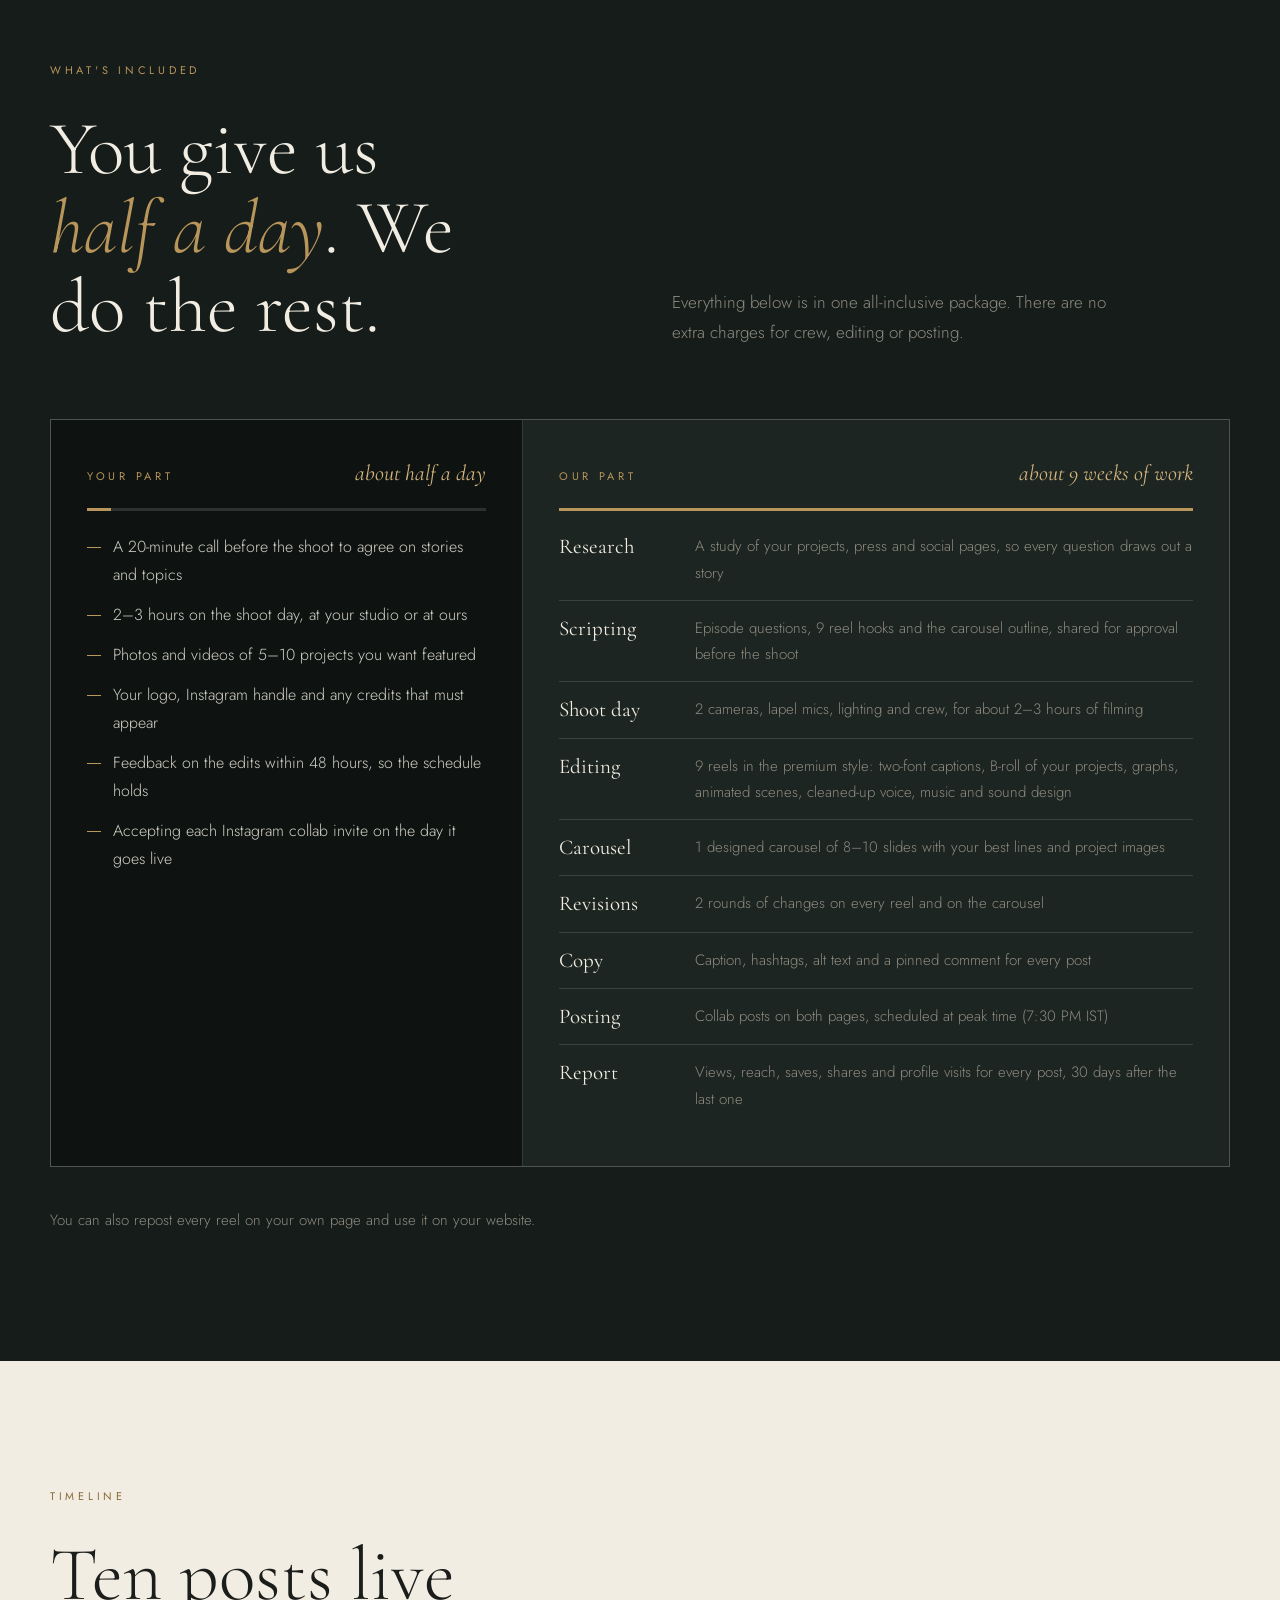
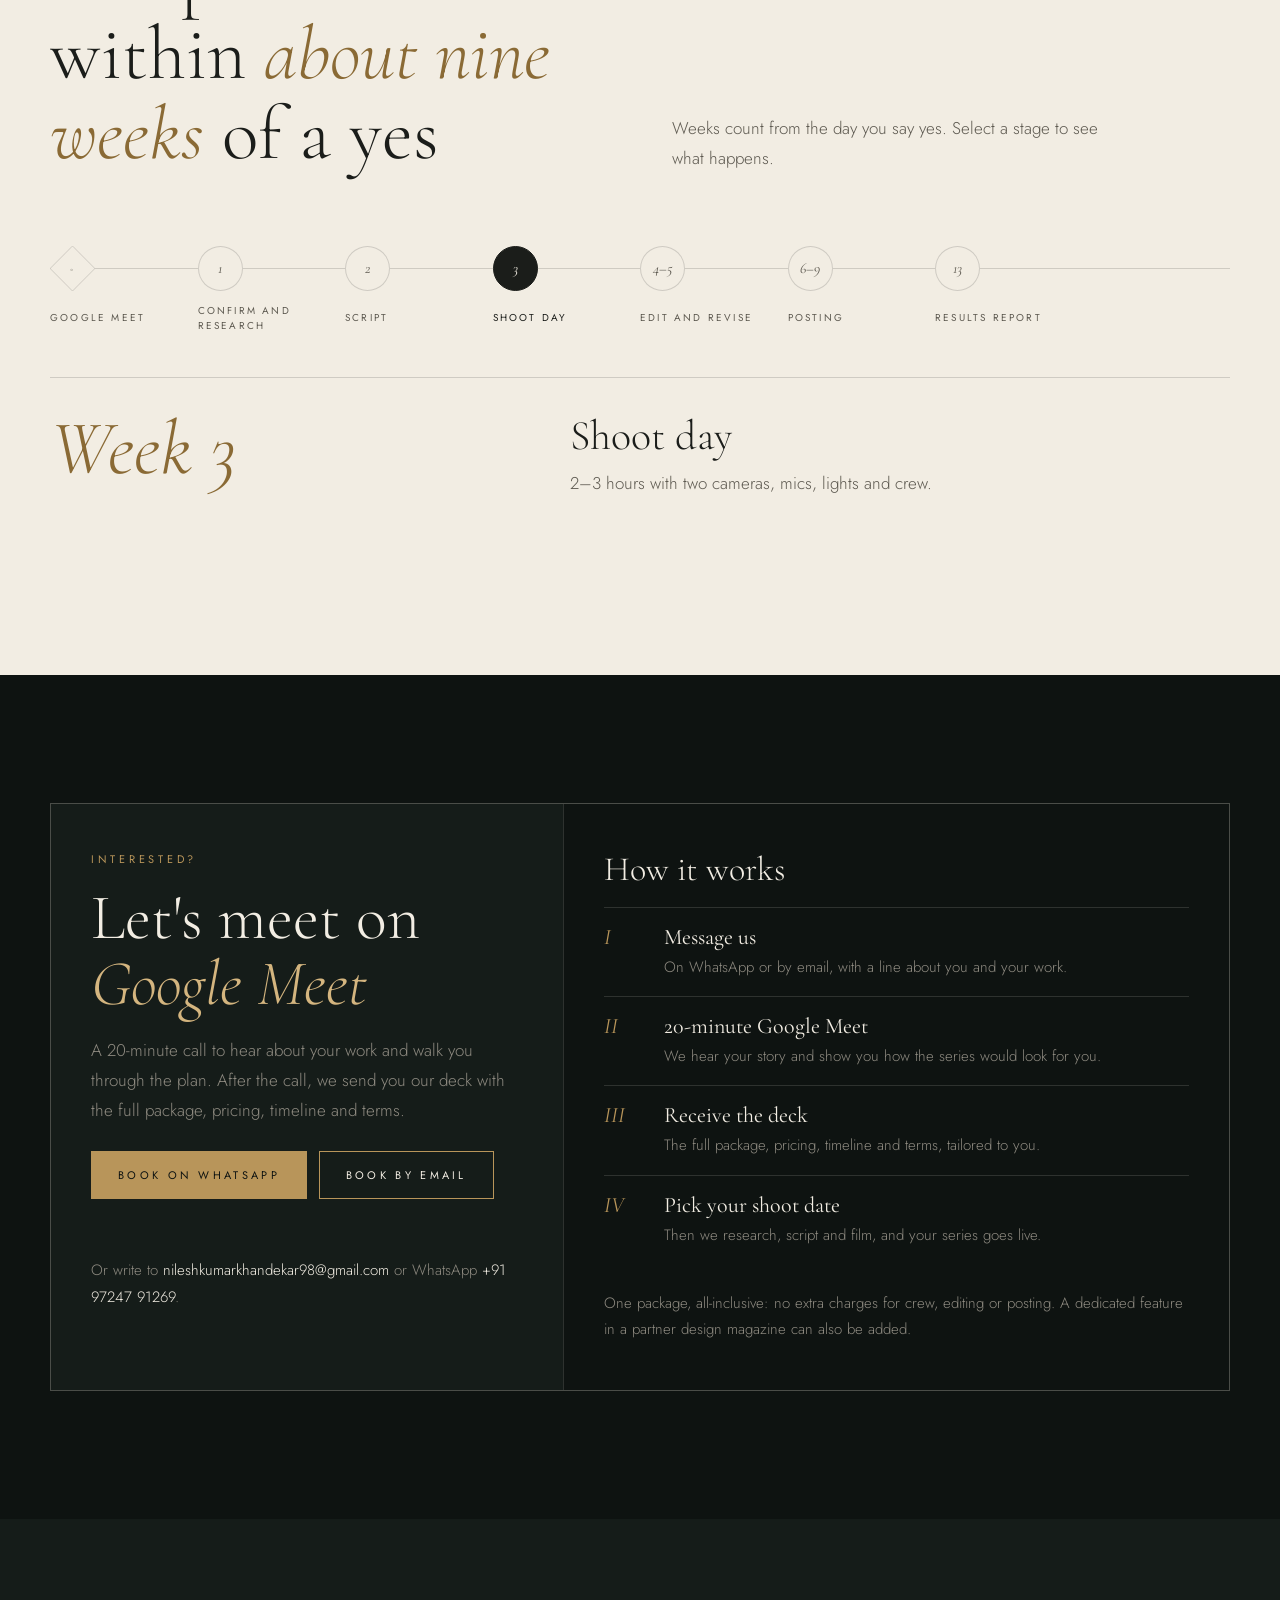
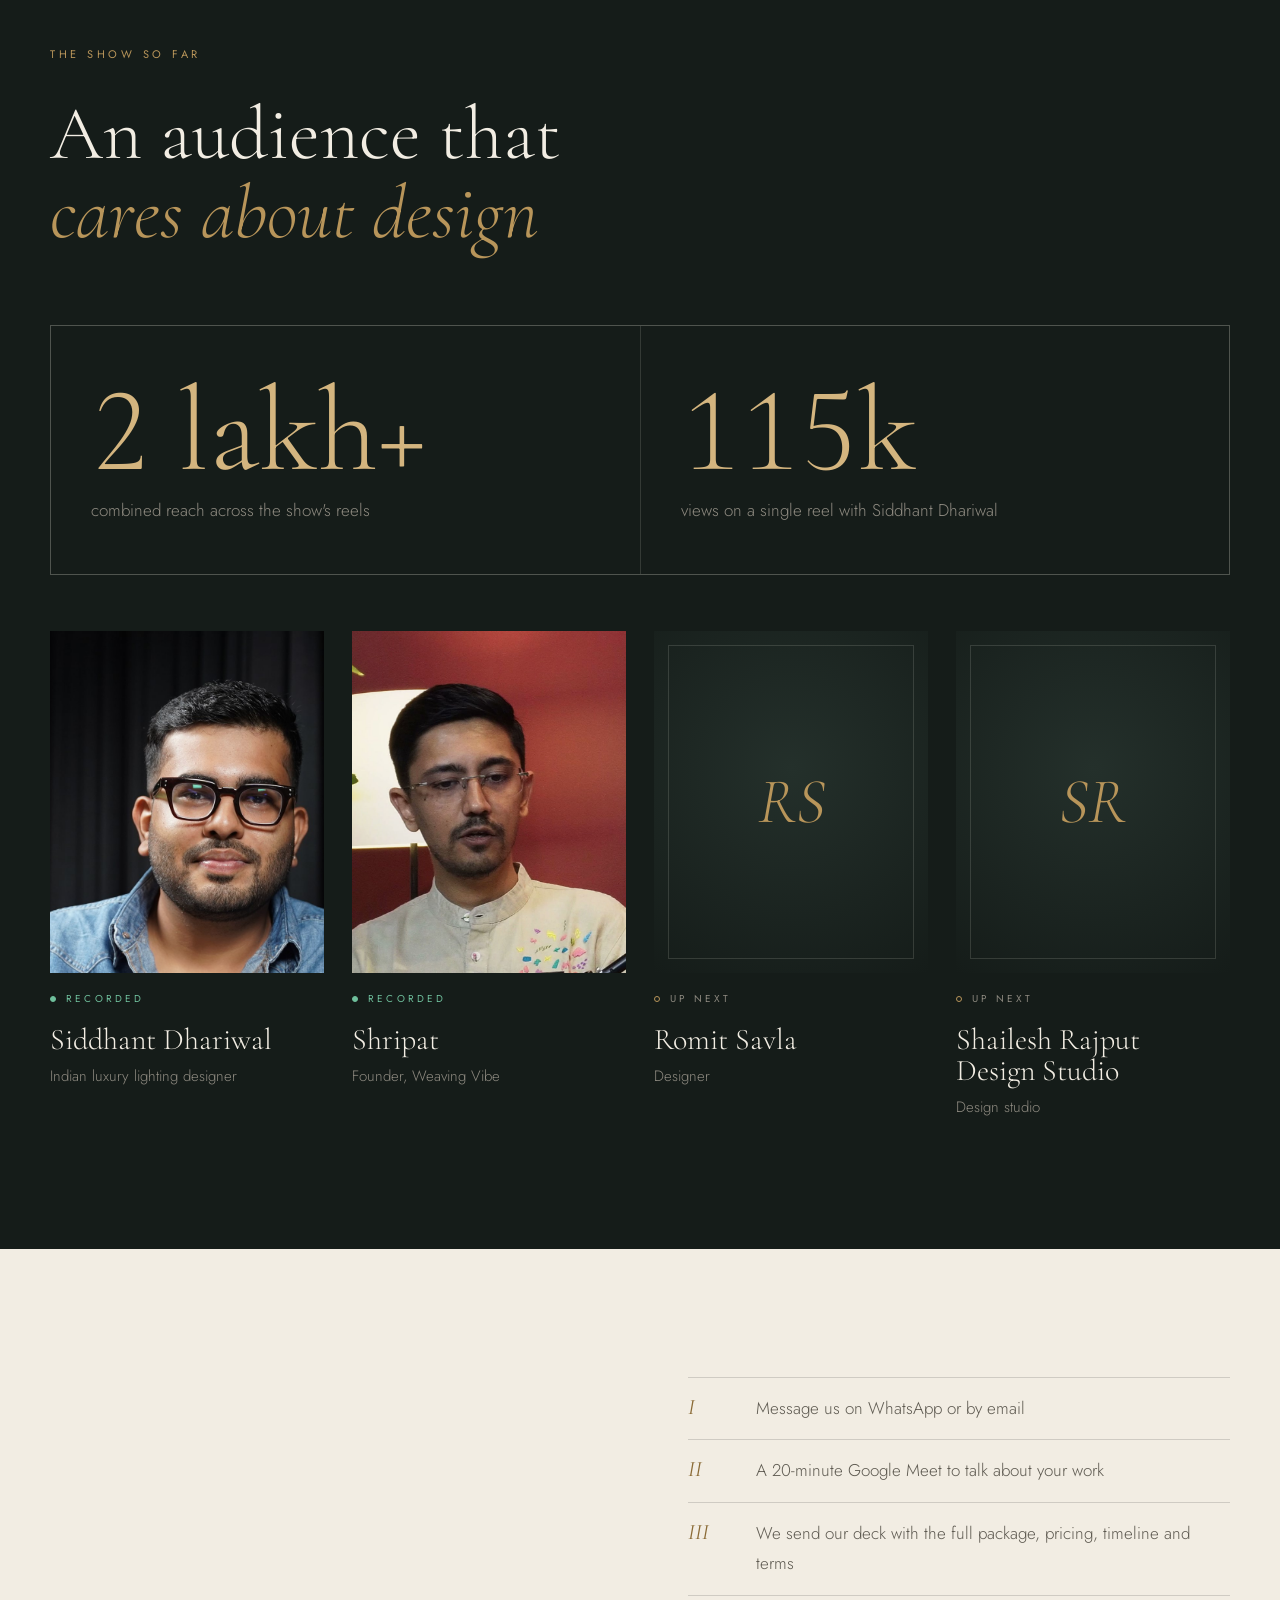
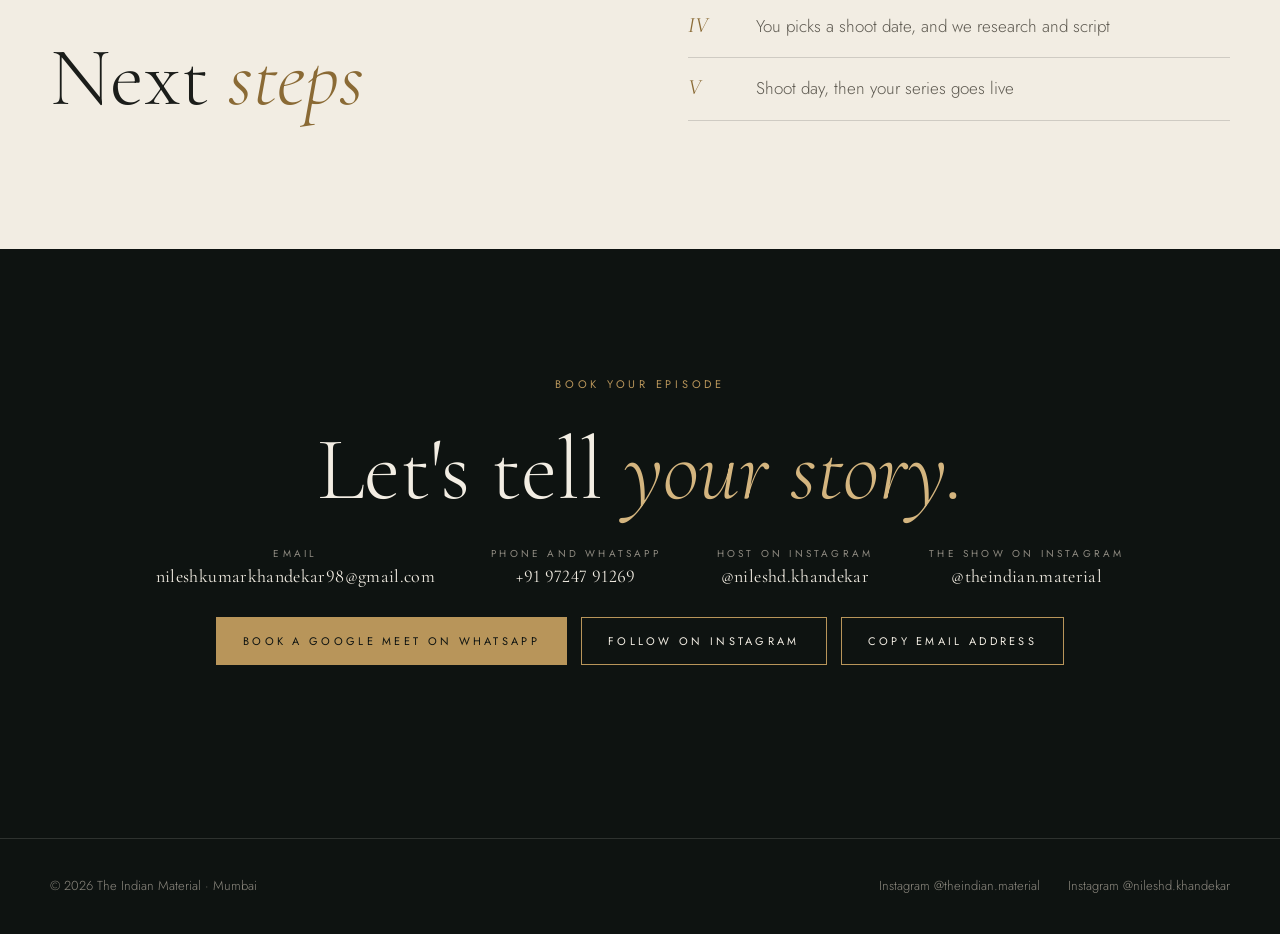
==== commit ae98801c: "Remove public pricing; book a Google Meet to receive the deck" ====
--- a/guests.html
+++ b/guests.html
@@ -4,9 +4,9 @@
 <meta charset="utf-8">
 <meta name="viewport" content="width=device-width, initial-scale=1, viewport-fit=cover">
 <title>The Indian Material · Be Our Guest</title>
-<meta name="description" content="One podcast episode, turned into 9 premium reels and 1 carousel. ₹25,000 all-inclusive, for designers and founders.">
+<meta name="description" content="One podcast episode, turned into 9 premium reels and 1 carousel, for designers and founders.">
 <meta property="og:title" content="The Indian Material · Be our guest">
-<meta property="og:description" content="One conversation, ten finished pieces. ₹25,000 all-inclusive.">
+<meta property="og:description" content="One conversation, ten finished pieces.">
 <meta property="og:image" content="assets/hero.jpg">
 <link rel="preconnect" href="https://fonts.googleapis.com">
 <link rel="stylesheet" href="https://fonts.googleapis.com/css2?family=Cormorant+Garamond:ital,wght@0,300;0,400;0,500;1,300;1,400&family=Jost:wght@300;400;500&display=swap">
@@ -26,9 +26,9 @@
       <li><a href="#reels">Your reels</a></li>
       <li><a href="#included">What's included</a></li>
       <li><a href="#timeline">Timeline</a></li>
-      <li><a href="#investment">Investment</a></li>
+      <li><a href="#investment">Book a call</a></li>
     </ul>
-    <a class="btn" href="#contact">Book your episode</a>
+    <a class="btn" href="#investment">Book a Google Meet</a>
   </div>
 </nav>
 
@@ -52,7 +52,7 @@
     <div class="offer-copy">
       <span class="label">The offer at a glance</span>
       <h2>One conversation. <em>Ten finished pieces.</em></h2>
-      <p>For <b>₹25,000, all-inclusive</b>, we turn a single episode of The Indian Material into a content series that works as a podcast and a portfolio: research, scripting, the shoot, the crew, the edit, posting as an Instagram collab and a results report.</p>
+      <p>In <b>one all-inclusive package</b>, we turn a single episode of The Indian Material into a content series that works as a podcast and a portfolio: research, scripting, the shoot, the crew, the edit, posting as an Instagram collab and a results report.</p>
     </div>
     <div class="equation" aria-label="1 episode becomes 9 reels and 1 carousel">
       <div class="eq-cell"><span class="n">1</span><span class="k">long-form episode<br>on two cameras</span></div>
@@ -64,7 +64,7 @@
     <dl class="facts-row">
       <div><dt>Style</dt><dd>Clean premium edit: two-font captions, B-roll of your projects, graphs and animated scenes</dd></div>
       <div><dt>Posting</dt><dd>Instagram collab between @theindian.material and your page</dd></div>
-      <div><dt>Per piece</dt><dd>About ₹2,500 per finished piece, shoot included</dd></div>
+      <div><dt>Shoot</dt><dd>Studio, crew, lights and two cameras included. You just show up</dd></div>
     </dl>
   </div>
 </section>
@@ -89,7 +89,7 @@
     <div class="sec-head">
       <span class="label">What's included</span>
       <h2>You give us <em>half a day</em>. We do the rest.</h2>
-      <p>Everything below is covered by the ₹25,000. There are no extra charges for crew, editing or posting.</p>
+      <p>Everything below is in one all-inclusive package. There are no extra charges for crew, editing or posting.</p>
     </div>
     <div class="balance">
       <div class="side you">
@@ -122,26 +122,24 @@
 <section class="band gutter" id="investment">
   <div class="inner invest-grid">
     <div class="price-card">
-      <span class="label">Investment</span>
-      <div class="price"><span class="cur">₹</span><span id="total">25,000</span></div>
-      <p class="price-sub" id="price-sub">All-inclusive · about ₹2,500 per finished piece</p>
-      <label class="addon" for="addon">
-        <input type="checkbox" id="addon">
-        <span class="box" aria-hidden="true"></span>
-        <span><b>Add a magazine feature</b> · ₹5,000 to ₹7,000<br><small>A dedicated column with a photograph and description in a partner magazine, subject to partner availability.</small></span>
-      </label>
+      <span class="label">Interested?</span>
+      <h2 class="meet-title">Let's meet on <em>Google Meet</em></h2>
+      <p class="price-sub">A 20-minute call to hear about your work and walk you through the plan. After the call, we send you our deck with the full package, pricing, timeline and terms.</p>
+      <div class="meet-ctas">
+        <a class="btn fill" href="https://wa.me/919724791269?text=Hi%20Nileshd%2C%20I%27d%20like%20to%20book%20a%20Google%20Meet%20about%20being%20a%20guest%20on%20The%20Indian%20Material." target="_blank" rel="noopener">Book on WhatsApp</a>
+        <a class="btn" href="mailto:nileshkumarkhandekar98@gmail.com?subject=Google%20Meet%20-%20Guest%20on%20The%20Indian%20Material">Book by email</a>
+      </div>
+      <p class="note">Or write to <span class="sel">nileshkumarkhandekar98@gmail.com</span> or WhatsApp <span class="sel">+91 97247 91269</span>.</p>
     </div>
     <div class="pay">
-      <h3>Paid in two parts</h3>
-      <div class="split" aria-hidden="true"><i></i><i></i></div>
-      <table>
-        <tbody>
-          <tr><td>Advance</td><td class="amt">₹20,000</td><td>On confirming the shoot date</td></tr>
-          <tr><td>Balance</td><td class="amt">₹5,000</td><td>After the first reel is live</td></tr>
-          <tr id="addon-row" hidden><td>Magazine feature</td><td class="amt">₹5,000 – 7,000</td><td>Confirmed with the partner magazine</td></tr>
-        </tbody>
-      </table>
-      <p class="note">Anything outside the package, such as extra reels from the same footage, is quoted separately and only with your go-ahead.</p>
+      <h3>How it works</h3>
+      <ol class="meet-steps">
+        <li><b>Message us</b><span>On WhatsApp or by email, with a line about you and your work.</span></li>
+        <li><b>20-minute Google Meet</b><span>We hear your story and show you how the series would look for you.</span></li>
+        <li><b>Receive the deck</b><span>The full package, pricing, timeline and terms, tailored to you.</span></li>
+        <li><b>Pick your shoot date</b><span>Then we research, script and film, and your series goes live.</span></li>
+      </ol>
+      <p class="note">One package, all-inclusive: no extra charges for crew, editing or posting. A dedicated feature in a partner design magazine can also be added.</p>
     </div>
   </div>
 </section>
@@ -178,7 +176,7 @@
       <div>The show on Instagram<span><a href="https://www.instagram.com/theindian.material/" target="_blank" rel="noopener">@theindian.material</a></span></div>
     </div>
     <div class="ctas">
-      <a class="btn fill" href="https://wa.me/919724791269" target="_blank" rel="noopener">Message on WhatsApp</a>
+      <a class="btn fill" href="https://wa.me/919724791269?text=Hi%20Nileshd%2C%20I%27d%20like%20to%20book%20a%20Google%20Meet%20about%20being%20a%20guest%20on%20The%20Indian%20Material." target="_blank" rel="noopener">Book a Google Meet on WhatsApp</a>
       <a class="btn" href="https://www.instagram.com/theindian.material/" target="_blank" rel="noopener">Follow on Instagram</a>
       <button class="btn" type="button" id="copy">Copy email address</button>
     </div>
--- a/assets/style.css
+++ b/assets/style.css
@@ -245,6 +245,8 @@
 .invest th { font: 400 10px var(--sans); letter-spacing: .32em; text-transform: uppercase; color: var(--brass); }
 .invest td:first-child { font: 400 26px/1.2 var(--serif); }
 .invest td { color: var(--stone); }
+.meet-note { margin-top: 24px; color: var(--stone); font-size: 15px; }
+.meet-note a { color: var(--brass-light); }
 .invest td.p { color: var(--ivory); white-space: nowrap; font-variant-numeric: tabular-nums; font: 400 22px var(--serif); }
 
 /* pilot + contact */
--- a/assets/guests.css
+++ b/assets/guests.css
@@ -101,6 +101,17 @@
 .pay td.amt { font: 400 20px var(--serif); color: var(--brass-light); white-space: nowrap; font-variant-numeric: lining-nums; }
 .pay .note { margin-top: 6px; }
 
+/* book a call */
+.meet-title { font-size: clamp(40px, 5vw, 64px); }
+.meet-title em { color: var(--brass-light); }
+.meet-ctas { display: flex; flex-wrap: wrap; gap: 12px; margin-top: 8px; }
+.sel { user-select: all; color: var(--ivory); }
+ol.meet-steps { list-style: none; margin: 0; padding: 0; counter-reset: m; display: grid; }
+ol.meet-steps li { counter-increment: m; display: grid; grid-template-columns: 48px minmax(0, 1fr); gap: 4px 12px; padding: 16px 0; border-top: 1px solid var(--line-dark); }
+ol.meet-steps li::before { content: counter(m, upper-roman); font: italic 400 22px var(--serif); color: var(--brass); grid-row: span 2; }
+ol.meet-steps b { font: 400 22px var(--serif); color: var(--ivory); }
+ol.meet-steps span { color: var(--stone); font-size: 15px; }
+
 /* proof */
 .guests.mini { margin-top: 56px; }
 .guest .you-tag { color: #7fcfa8; }
